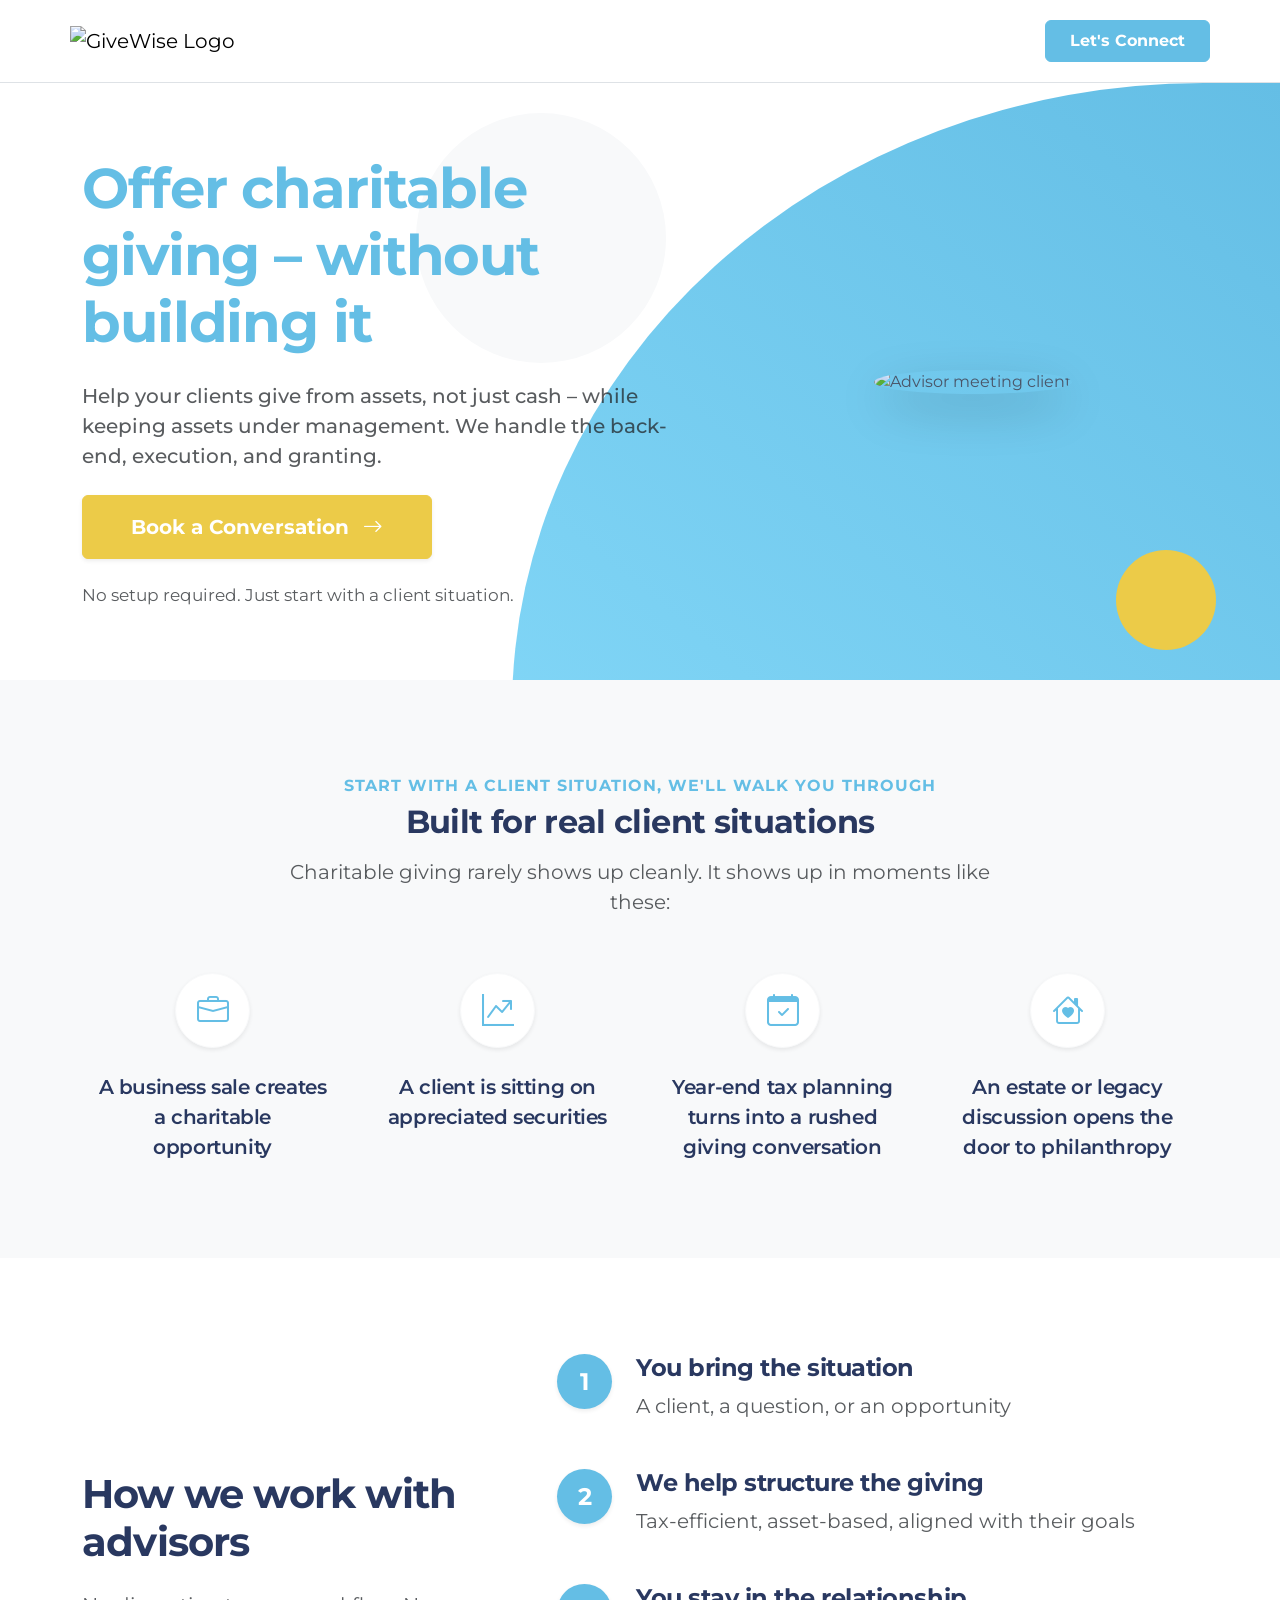
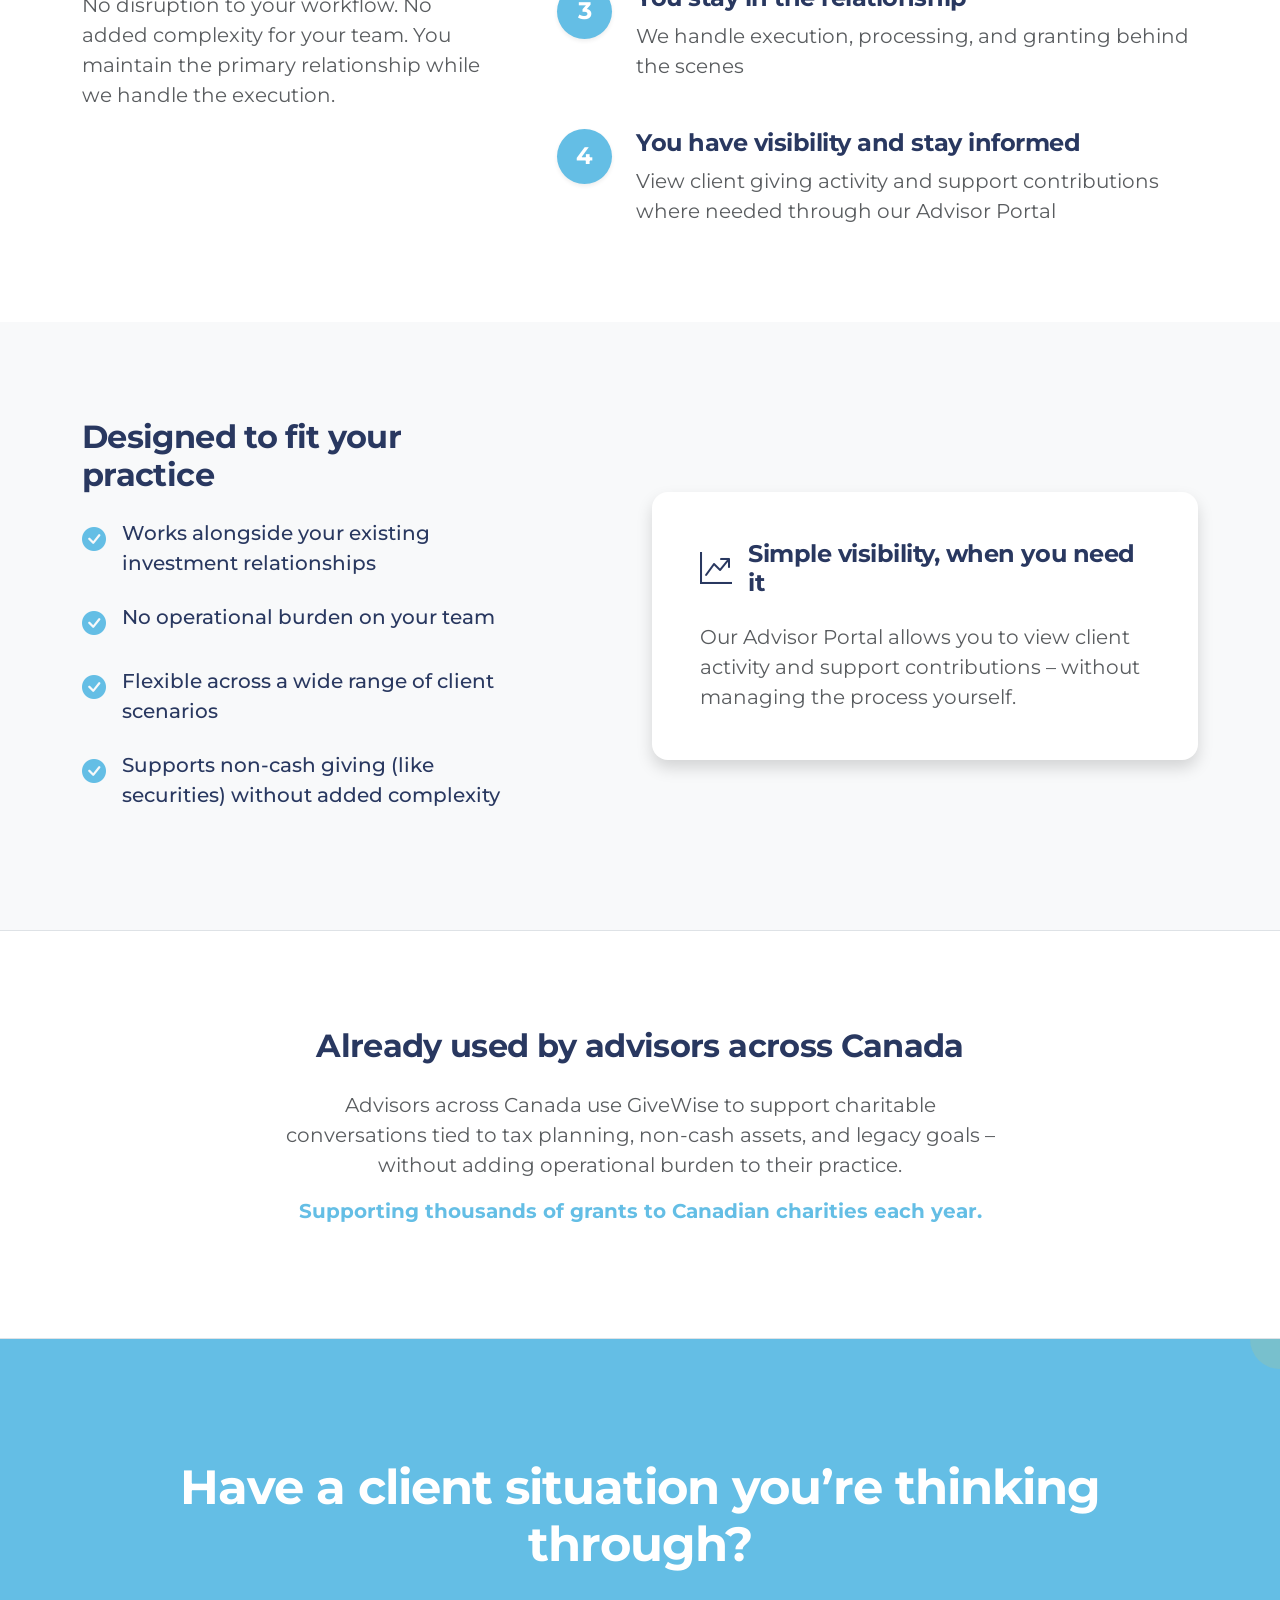
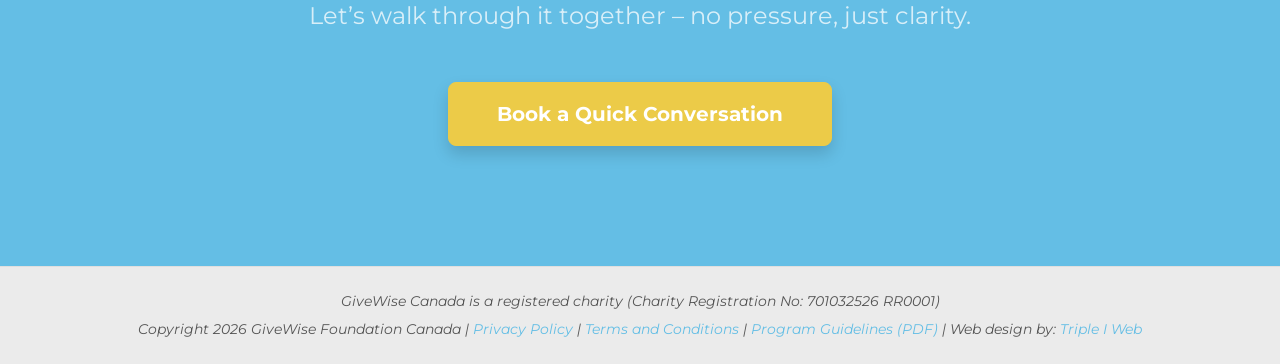
==== index.html @ cf977a0b "Standardize to en dashes and update portal info" ====
<!DOCTYPE html>
<html lang="en">
<head>
    <meta charset="UTF-8">
    <meta name="viewport" content="width=device-width, initial-scale=1.0">
    <title>For Advisors | GiveWise</title>
    
    <!-- GiveWise Fonts -->
    <link rel="preconnect" href="https://fonts.googleapis.com">
    <link rel="preconnect" href="https://fonts.gstatic.com" crossorigin>
    <link href="https://fonts.googleapis.com/css2?family=Montserrat:wght@300;400;500;600;700;800&display=swap" rel="stylesheet">
    
    <!-- Bootstrap (GiveWise Foundation Framework) -->
    <link href="https://cdn.jsdelivr.net/npm/bootstrap@5.3.0/dist/css/bootstrap.min.css" rel="stylesheet">
    <link rel="stylesheet" href="https://cdn.jsdelivr.net/npm/bootstrap-icons@1.11.1/font/bootstrap-icons.css">
    
    <!-- GiveWise Brand Styles -->
    <link rel="stylesheet" href="style.css">
</head>
<body>

    <!-- Header matching GiveWise.ca -->
    <nav class="navbar navbar-expand-lg navbar-light bg-white py-3 border-bottom sticky-top">
        <div class="container container-full gx-0">
            <a class="navbar-brand ms-3 ms-lg-0" href="https://givewise.ca">
                <img src="https://www.givewise.ca/application/files/2516/5315/3088/Give_Wise_Logo_FULL_LOGO-01-01.svg" alt="GiveWise Logo" style="height: 45px;">
            </a>
            <div class="ms-auto px-3 pe-lg-0 d-flex align-items-center">
                <a href="https://meetings.hubspot.com/dan-kyte" target="_blank" class="btn btn-cyan text-white fw-bold px-4 py-2">Let's Connect</a>
            </div>
        </div>
    </nav>

    <main>
        <!-- 🔹 HERO -->
        <section class="hero-section py-5 position-relative overflow-hidden bg-white">
            <!-- Background Swoops and Circles -->
            <div class="swoop-bg"></div>
            <div class="circle-grey"></div>
            <div class="circle-yellow"></div>
            
            <div class="container py-4 position-relative" style="z-index: 2;">
                <div class="row align-items-center">
                    <div class="col-lg-7 pe-lg-5 mb-5 mb-lg-0">
                        <h1 class="display-4 fw-bold mb-4 text-cyan">Offer charitable giving – without building it</h1>
                        <p class="lead mb-4 text-muted fw-medium" style="font-size: 1.25rem;">Help your clients give from assets, not just cash – while keeping assets under management. We handle the back-end, execution, and granting.</p>
                        <div class="d-flex flex-column align-items-start mt-4">
                            <a href="https://meetings.hubspot.com/dan-kyte" target="_blank" class="btn btn-gold btn-lg px-5 py-3 text-white fw-bold mb-3 shadow-sm rounded-2">
                                Book a Conversation <i class="bi bi-arrow-right ms-2"></i>
                            </a>
                            <!-- Using standard Bootstrap text utilities for the micro-copy -->
                            <p class="m-0 mt-2 text-muted" style="font-size: 1.05rem;">No setup required. Just start with a client situation.</p>
                        </div>
                    </div>
                    <div class="col-lg-5 text-center position-relative">
                        <img src="https://images.unsplash.com/photo-1600880292203-757bb62b4baf?ixlib=rb-4.0.3&auto=format&fit=crop&w=1000&q=80" alt="Advisor meeting client" class="img-fluid rounded-circle shadow-lg" style="object-fit: cover; height: 350px; width: 350px; border: 8px solid var(--gw-white); position: relative; z-index: 3;">
                    </div>
                </div>
            </div>
        </section>

        <!-- 🔹 SECTION 2: Make it about their world -->
        <section class="py-5 bg-light">
            <div class="container py-5">
                <div class="row justify-content-center">
                    <div class="col-lg-8 text-center">
                        <h6 class="text-cyan fw-bold text-uppercase mb-2" style="letter-spacing: 1px;">Start with a client situation, we'll walk you through</h6>
                        <h2 class="fw-bold text-navy mb-3">Built for real client situations</h2>
                        <p class="fs-5 text-muted mb-5">Charitable giving rarely shows up cleanly. It shows up in moments like these:</p>
                    </div>
                </div>
                <div class="row pt-2 text-center g-4 justify-content-center">
                    <div class="col-sm-6 col-xl-3">
                        <div class="px-3">
                            <div class="bg-white text-cyan rounded-circle d-flex align-items-center justify-content-center mx-auto mb-4 shadow-sm border border-light" style="width: 75px; height: 75px;">
                                <i class="bi bi-briefcase fs-2"></i>
                            </div>
                            <h5 class="m-0 text-navy fw-semibold" style="line-height: 1.5;">A business sale creates a charitable opportunity</h5>
                        </div>
                    </div>
                    <div class="col-sm-6 col-xl-3">
                        <div class="px-3">
                            <div class="bg-white text-cyan rounded-circle d-flex align-items-center justify-content-center mx-auto mb-4 shadow-sm border border-light" style="width: 75px; height: 75px;">
                                <i class="bi bi-graph-up-arrow fs-2"></i>
                            </div>
                            <h5 class="m-0 text-navy fw-semibold" style="line-height: 1.5;">A client is sitting on appreciated securities</h5>
                        </div>
                    </div>
                    <div class="col-sm-6 col-xl-3">
                        <div class="px-3">
                            <div class="bg-white text-cyan rounded-circle d-flex align-items-center justify-content-center mx-auto mb-4 shadow-sm border border-light" style="width: 75px; height: 75px;">
                                <i class="bi bi-calendar-check fs-2"></i>
                            </div>
                            <h5 class="m-0 text-navy fw-semibold" style="line-height: 1.5;">Year-end tax planning turns into a rushed giving conversation</h5>
                        </div>
                    </div>
                    <div class="col-sm-6 col-xl-3">
                        <div class="px-3">
                            <div class="bg-white text-cyan rounded-circle d-flex align-items-center justify-content-center mx-auto mb-4 shadow-sm border border-light" style="width: 75px; height: 75px;">
                                <i class="bi bi-house-heart fs-2"></i>
                            </div>
                            <h5 class="m-0 text-navy fw-semibold" style="line-height: 1.5;">An estate or legacy discussion opens the door to philanthropy</h5>
                        </div>
                    </div>
                </div>
            </div>
        </section>

        <!-- 🔹 SECTION 3: How it works -->
        <section class="py-5 bg-white">
            <div class="container py-lg-5">
                <div class="row align-items-center">
                    <div class="col-lg-5 pe-lg-5 mb-5 mb-lg-0">
                        <h2 class="display-6 fw-bold text-navy mb-4">How we work with advisors</h2>
                        <p class="fs-5 text-muted mb-0">No disruption to your workflow. No added complexity for your team. You maintain the primary relationship while we handle the execution.</p>
                    </div>
                    
                    <div class="col-lg-7">
                        <div class="d-flex align-items-start mb-5">
                            <div class="step-circle bg-cyan text-white flex-shrink-0 fs-4 fw-bold me-4 d-flex align-items-center justify-content-center shadow-sm" style="width: 55px; height: 55px;">1</div>
                            <div>
                                <h4 class="text-navy fw-bold mb-2">You bring the situation</h4>
                                <p class="text-muted fs-5 m-0">A client, a question, or an opportunity</p>
                            </div>
                        </div>
                        <div class="d-flex align-items-start mb-5">
                            <div class="step-circle bg-cyan text-white flex-shrink-0 fs-4 fw-bold me-4 d-flex align-items-center justify-content-center shadow-sm" style="width: 55px; height: 55px;">2</div>
                            <div>
                                <h4 class="text-navy fw-bold mb-2">We help structure the giving</h4>
                                <p class="text-muted fs-5 m-0">Tax-efficient, asset-based, aligned with their goals</p>
                            </div>
                        </div>
                        <div class="d-flex align-items-start mb-5">
                            <div class="step-circle bg-cyan text-white flex-shrink-0 fs-4 fw-bold me-4 d-flex align-items-center justify-content-center shadow-sm" style="width: 55px; height: 55px;">3</div>
                            <div>
                                <h4 class="text-navy fw-bold mb-2">You stay in the relationship</h4>
                                <p class="text-muted fs-5 m-0">We handle execution, processing, and granting behind the scenes</p>
                            </div>
                        </div>
                        <div class="d-flex align-items-start">
                            <div class="step-circle bg-cyan text-white flex-shrink-0 fs-4 fw-bold me-4 d-flex align-items-center justify-content-center shadow-sm" style="width: 55px; height: 55px;">4</div>
                            <div>
                                <h4 class="text-navy fw-bold mb-2">You have visibility and stay informed</h4>
                                <p class="text-muted fs-5 m-0">View client giving activity and support contributions where needed through our Advisor Portal</p>
                            </div>
                        </div>
                    </div>
                </div>
            </div>
        </section>

        <!-- 🔹 SECTION 4: Reassurance -->
        <section class="py-5 bg-light">
            <div class="container py-5">
                <div class="row align-items-center">
                    <div class="col-lg-5 mb-5 mb-lg-0">
                        <h2 class="fw-bold text-navy mb-4">Designed to fit your practice</h2>
                        <ul class="list-unstyled">
                            <li class="d-flex align-items-start mb-4">
                                <i class="bi bi-check-circle-fill text-cyan fs-4 me-3 mt-1"></i>
                                <span class="fs-5 text-navy fw-medium">Works alongside your existing investment relationships</span>
                            </li>
                            <li class="d-flex align-items-start mb-4">
                                <i class="bi bi-check-circle-fill text-cyan fs-4 me-3 mt-1"></i>
                                <span class="fs-5 text-navy fw-medium">No operational burden on your team</span>
                            </li>
                            <li class="d-flex align-items-start mb-4">
                                <i class="bi bi-check-circle-fill text-cyan fs-4 me-3 mt-1"></i>
                                <span class="fs-5 text-navy fw-medium">Flexible across a wide range of client scenarios</span>
                            </li>
                            <li class="d-flex align-items-start mb-4">
                                <i class="bi bi-check-circle-fill text-cyan fs-4 me-3 mt-1"></i>
                                <span class="fs-5 text-navy fw-medium">Supports non-cash giving (like securities) without added complexity</span>
                            </li>
                        </ul>
                    </div>
                    <div class="col-lg-6 offset-lg-1">
                        <div class="bg-white p-5 rounded-4 shadow">
                            <div class="d-flex align-items-center mb-4">
                                <i class="bi bi-graph-up-arrow fs-2 text-navy me-3"></i>
                                <h4 class="text-navy m-0 fw-bold">Simple visibility, when you need it</h4>
                            </div>
                            <p class="fs-5 text-muted mb-0">Our Advisor Portal allows you to view client activity and support contributions – without managing the process yourself.</p>
                        </div>
                    </div>
                </div>
            </div>
        </section>

        <!-- 🔹 SECTION 5: Soft proof -->
        <section class="py-5 border-bottom border-top">
            <div class="container py-5 text-center">
                <h2 class="fw-bold text-navy mb-4">Already used by advisors across Canada</h2>
                <div class="row justify-content-center">
                    <div class="col-lg-8">
                        <p class="fs-5 text-muted mb-3">Advisors across Canada use GiveWise to support charitable conversations tied to tax planning, non-cash assets, and legacy goals – without adding operational burden to their practice.</p>
                        <p class="text-cyan fw-bold fs-5">Supporting thousands of grants to Canadian charities each year.</p>
                    </div>
                </div>
            </div>
        </section>

        <!-- 🔹 FINAL CTA -->
        <section id="book" class="py-5 bg-cyan text-white text-center position-relative overflow-hidden">
            <div class="circle-yellow" style="opacity: 0.15; top: -50px; right: -50px; transform: scale(0.6);"></div>
            <div class="container py-5 my-md-4 position-relative" style="z-index: 2;">
                <h2 class="display-5 fw-bold mb-4 text-white">Have a client situation you’re thinking through?</h2>
                <p class="fs-4 mb-5 text-white opacity-75">Let’s walk through it together – no pressure, just clarity.</p>
                <a href="https://meetings.hubspot.com/dan-kyte" target="_blank" class="btn btn-gold btn-lg px-5 py-3 text-white fw-bold shadow">
                    Book a Quick Conversation
                </a>
            </div>
        </section>
    </main>

    <!-- Footer matching GiveWise Structure -->
    <footer class="py-4" style="background-color: #EBEBEB; border-top: 1px solid #DFDFDF;">
        <div class="container text-center">
            <p class="mb-2" style="color: #555555; font-size: 0.85rem; font-style: italic;">
                GiveWise Canada is a registered charity (Charity Registration No: 701032526 RR0001)
            </p>
            <p class="mb-0" style="color: #555555; font-size: 0.85rem; font-style: italic;">
                Copyright 2026 GiveWise Foundation Canada | 
                <a href="https://www.givewise.ca/privacy-policy" class="text-cyan text-decoration-none border-0">Privacy Policy</a> | 
                <a href="https://givewise.ca/eula" class="text-cyan text-decoration-none border-0">Terms and Conditions</a> | 
                <a href="#" class="text-cyan text-decoration-none border-0">Program Guidelines (PDF)</a> | 
                Web design by: <a href="https://www.tripleiwebsolutions.com/" target="_blank" class="text-cyan text-decoration-none border-0">Triple I Web</a>
            </p>
        </div>
    </footer>

</body>
</html>
---- style.css ----
/* GiveWise Specific Styling & Overrides (Bootstrap Utility-First approach) */

:root {
    --gw-cyan: #64bee5;       /* GiveWise Cyan */
    --gw-cyan-dark: #4ca7cc;
    --gw-navy: #293860;       /* GiveWise Navy */
    --gw-gold: #eccb48;       /* GiveWise Yellow */
    --gw-coral: #e67453;      /* GiveWise Coral */
    --gw-bg-accent: #ede4e4;  /* GiveWise Light Pink/Grey */
}

body {
    font-family: 'Montserrat', sans-serif;
    color: #4A5568;
    -webkit-font-smoothing: antialiased;
}

h1, h2, h3, h4, h5, h6 {
    font-family: 'Montserrat', sans-serif;
    letter-spacing: -0.02em;
}

/* Custom Color Classes */
.text-navy {
    color: var(--gw-navy) !important;
}

.bg-navy {
    background-color: var(--gw-navy) !important;
}

.text-cyan {
    color: var(--gw-cyan) !important;
}

.bg-cyan {
    background-color: var(--gw-cyan) !important;
}

.border-cyan {
    border-color: var(--gw-cyan) !important;
}

/* Custom Buttons */
.btn-cyan {
    background-color: var(--gw-cyan);
    border-color: var(--gw-cyan);
    color: #fff;
}

.btn-cyan:hover, .btn-cyan:focus {
    background-color: var(--gw-cyan-dark) !important;
    border-color: var(--gw-cyan-dark) !important;
    color: #fff !important;
}

.btn-outline-navy {
    color: var(--gw-navy);
    border-color: transparent;
}
.btn-outline-navy:hover {
    color: var(--gw-cyan) !important;
    background-color: transparent;
}

/* UI Elements */
.step-circle {
    width: 65px;
    height: 65px;
    border-radius: 50%;
}

.card {
    transition: transform 0.3s ease, box-shadow 0.3s ease;
}

/* Make GiveWise logo match existing branding size bounds */
.navbar-brand img {
    margin-top: 5px;
    margin-bottom: 5px;
}

/* -------------------------------------------
   New Hero Swoop Elements & Gold Button Customizations 
   ------------------------------------------- */

.btn-gold {
    background-color: var(--gw-gold) !important;
    border-color: var(--gw-gold) !important;
    color: #fff !important;
}

.btn-gold:hover, .btn-gold:focus {
    background-color: #d8b736 !important;
    border-color: #d8b736 !important;
    color: #fff !important;
}

.hero-section {
    display: flex;
    align-items: center;
}

/* Base Swoop background */
.swoop-bg {
    position: absolute;
    bottom: -30px;
    right: 0;
    width: 60%;
    height: 105%;
    /* Using a linear gradient blending into the light blue giving that native swoop look */
    background: linear-gradient(to top right, #80d5f6 0%, var(--gw-cyan) 100%);
    border-top-left-radius: 90% 100%;
    z-index: 1;
}

.circle-grey {
    position: absolute;
    top: 5%;
    right: 48%;
    width: 250px;
    height: 250px;
    background-color: #F8F9FA;
    border-radius: 50%;
    z-index: 1;
}

.circle-yellow {
    position: absolute;
    bottom: 5%;
    right: 5%;
    width: 100px;
    height: 100px;
    background-color: var(--gw-gold);
    border-radius: 50%;
    z-index: 1;
}

/* Ensure the hero container sits strictly above the background graphics */
.hero-section .container {
    z-index: 4 !important;
}
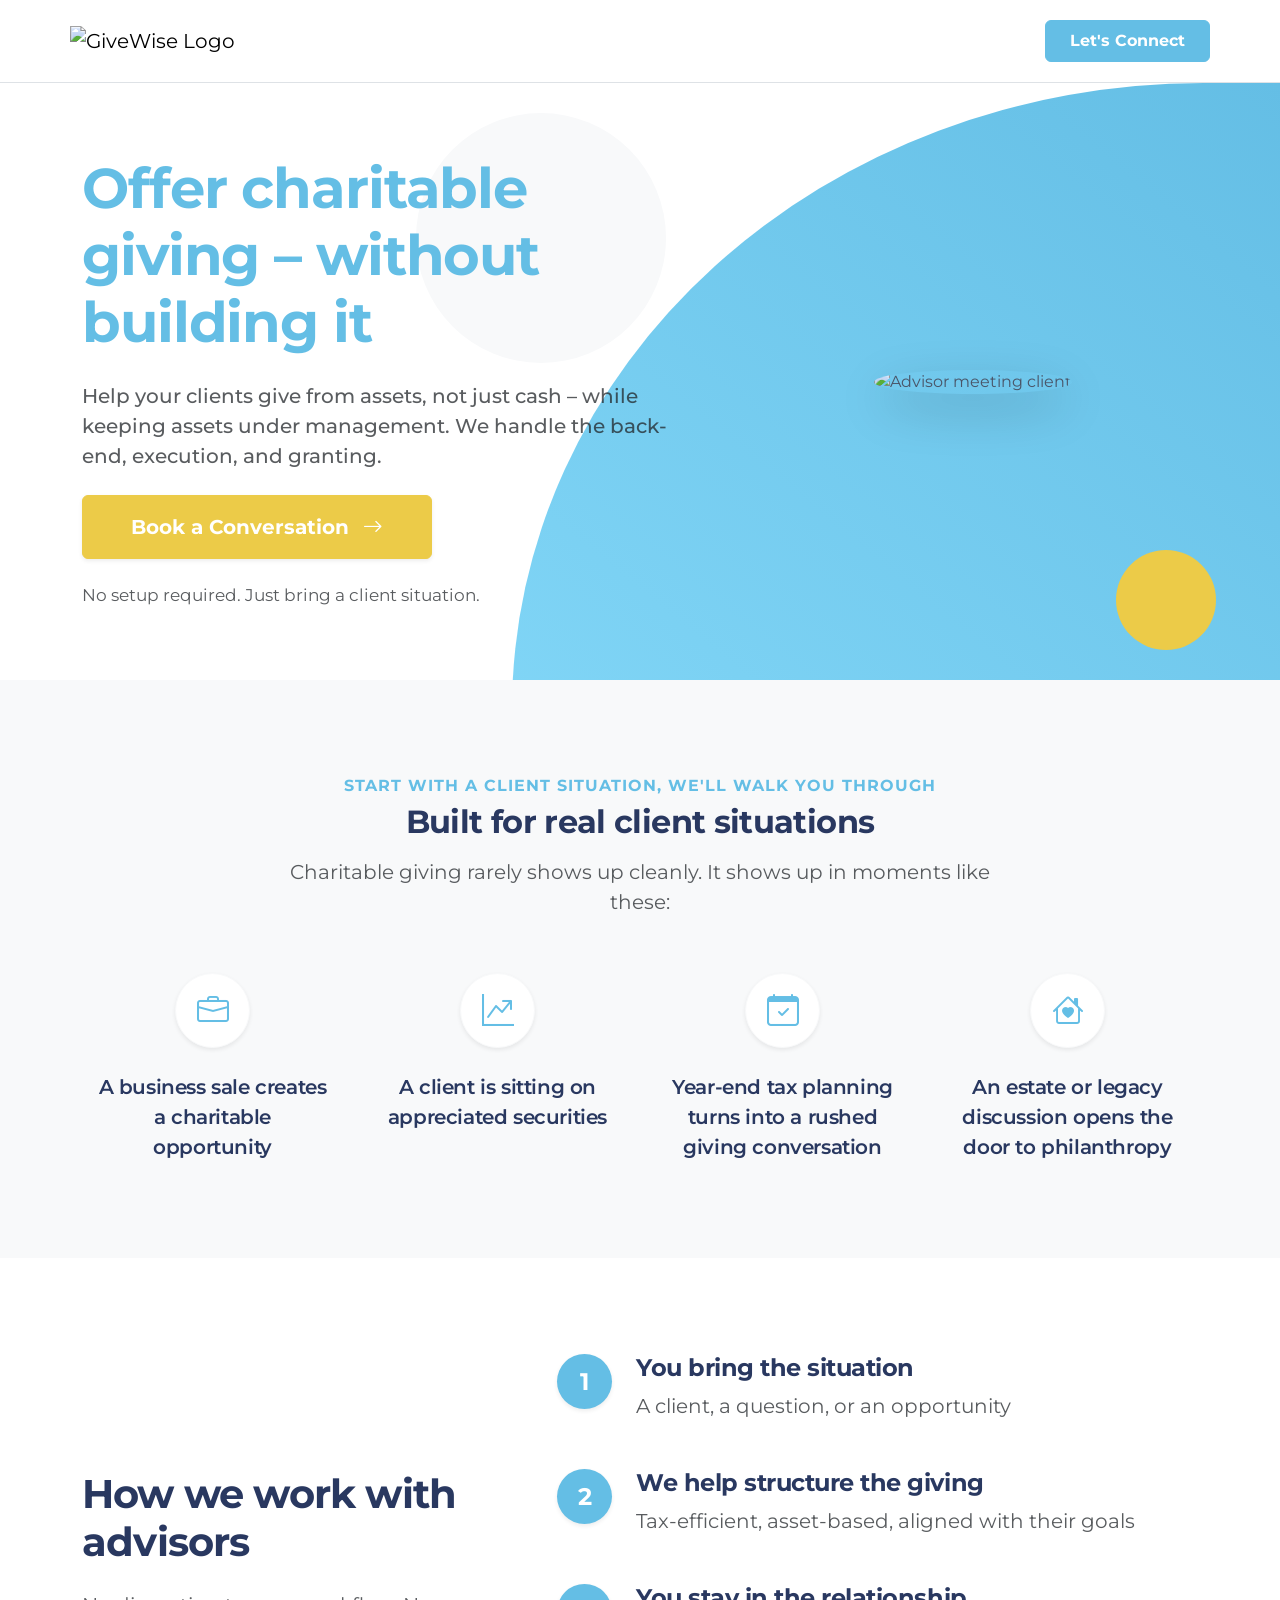
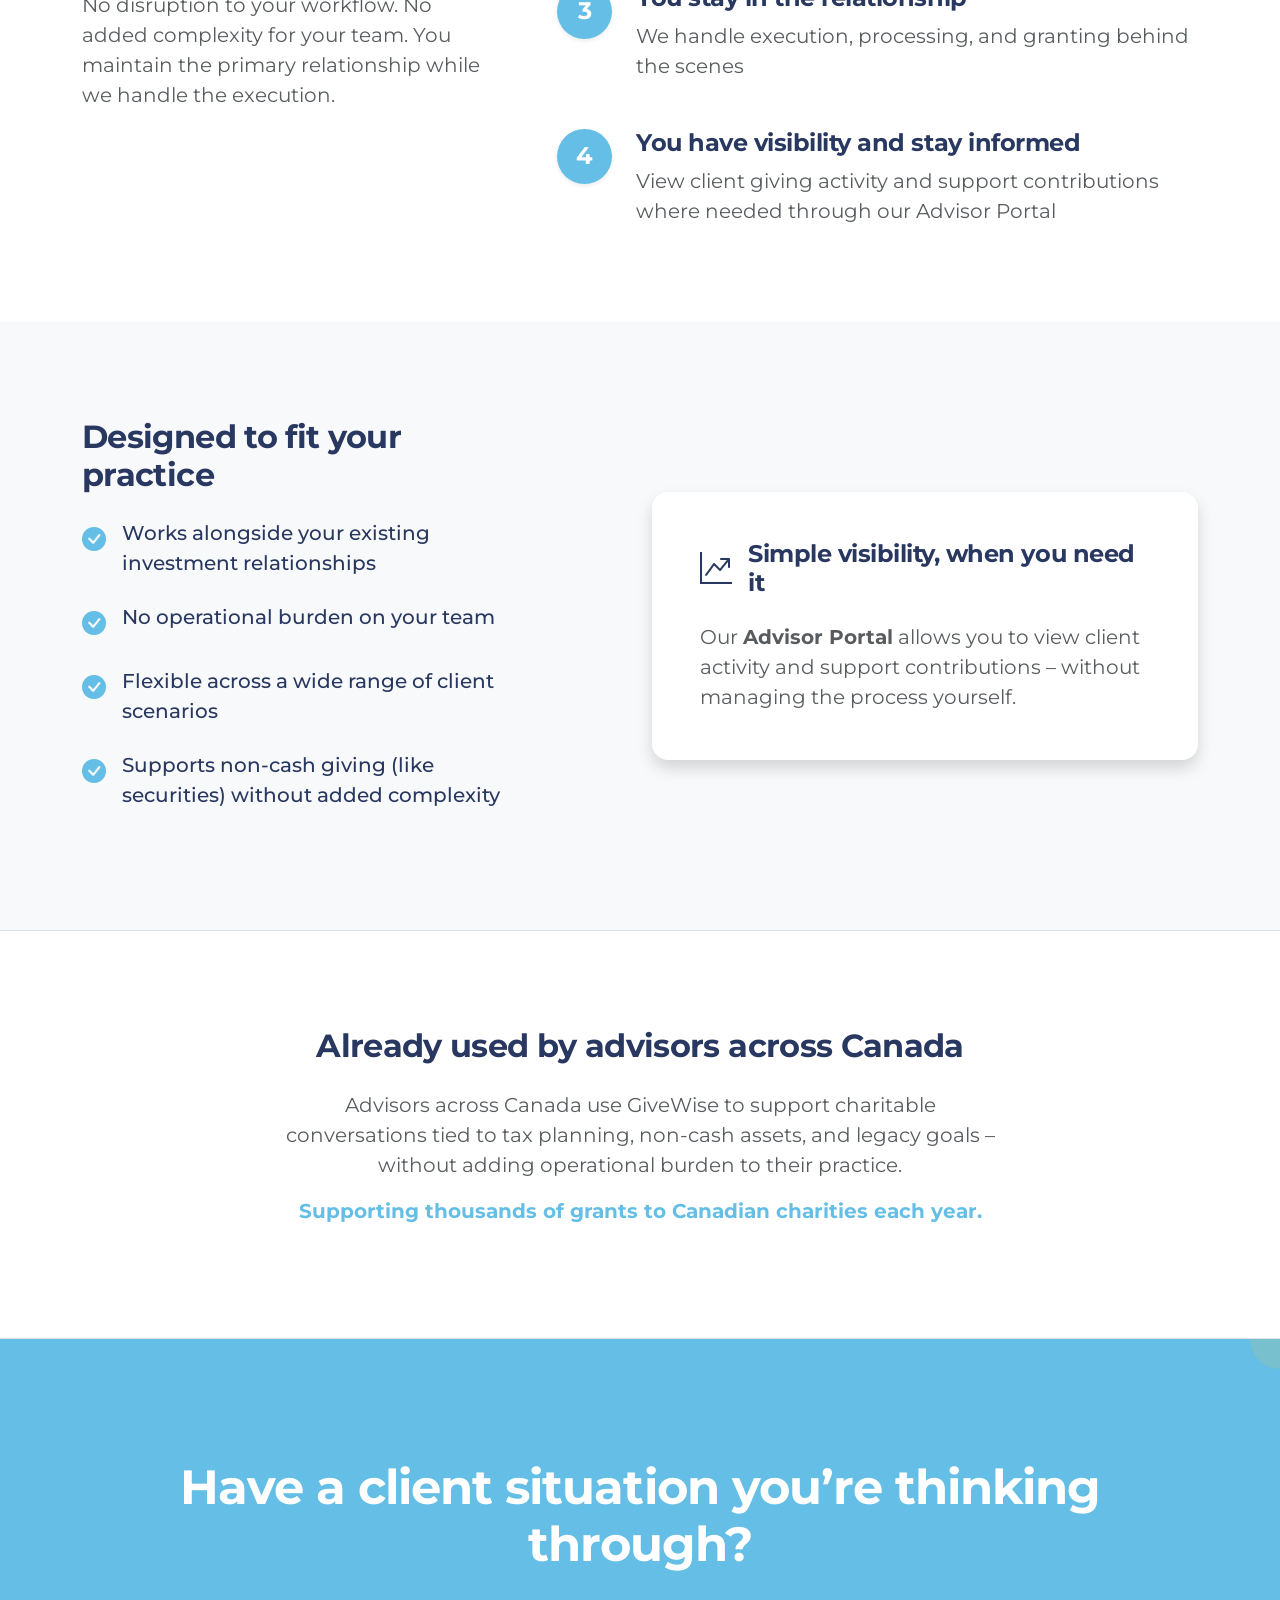
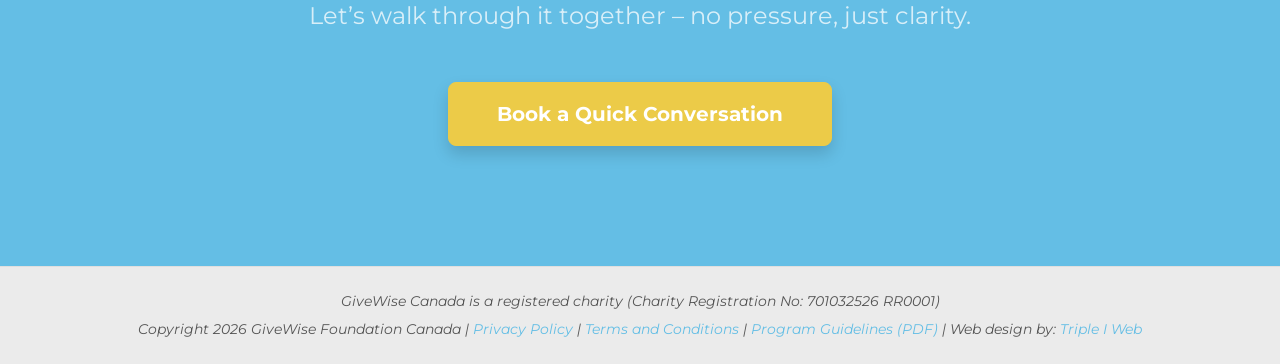
==== commit 5fd65b02: "Update hero micro-copy to 'Just bring a client situation'" ====
--- a/index.html
+++ b/index.html
@@ -49,7 +49,7 @@
                                 Book a Conversation <i class="bi bi-arrow-right ms-2"></i>
                             </a>
                             <!-- Using standard Bootstrap text utilities for the micro-copy -->
-                            <p class="m-0 mt-2 text-muted" style="font-size: 1.05rem;">No setup required. Just start with a client situation.</p>
+                            <p class="m-0 mt-2 text-muted" style="font-size: 1.05rem;">No setup required. Just bring a client situation.</p>
                         </div>
                     </div>
                     <div class="col-lg-5 text-center position-relative">
@@ -180,7 +180,7 @@
                                 <i class="bi bi-graph-up-arrow fs-2 text-navy me-3"></i>
                                 <h4 class="text-navy m-0 fw-bold">Simple visibility, when you need it</h4>
                             </div>
-                            <p class="fs-5 text-muted mb-0">Our Advisor Portal allows you to view client activity and support contributions – without managing the process yourself.</p>
+                            <p class="fs-5 text-muted mb-0">Our <strong>Advisor Portal</strong> allows you to view client activity and support contributions – without managing the process yourself.</p>
                         </div>
                     </div>
                 </div>
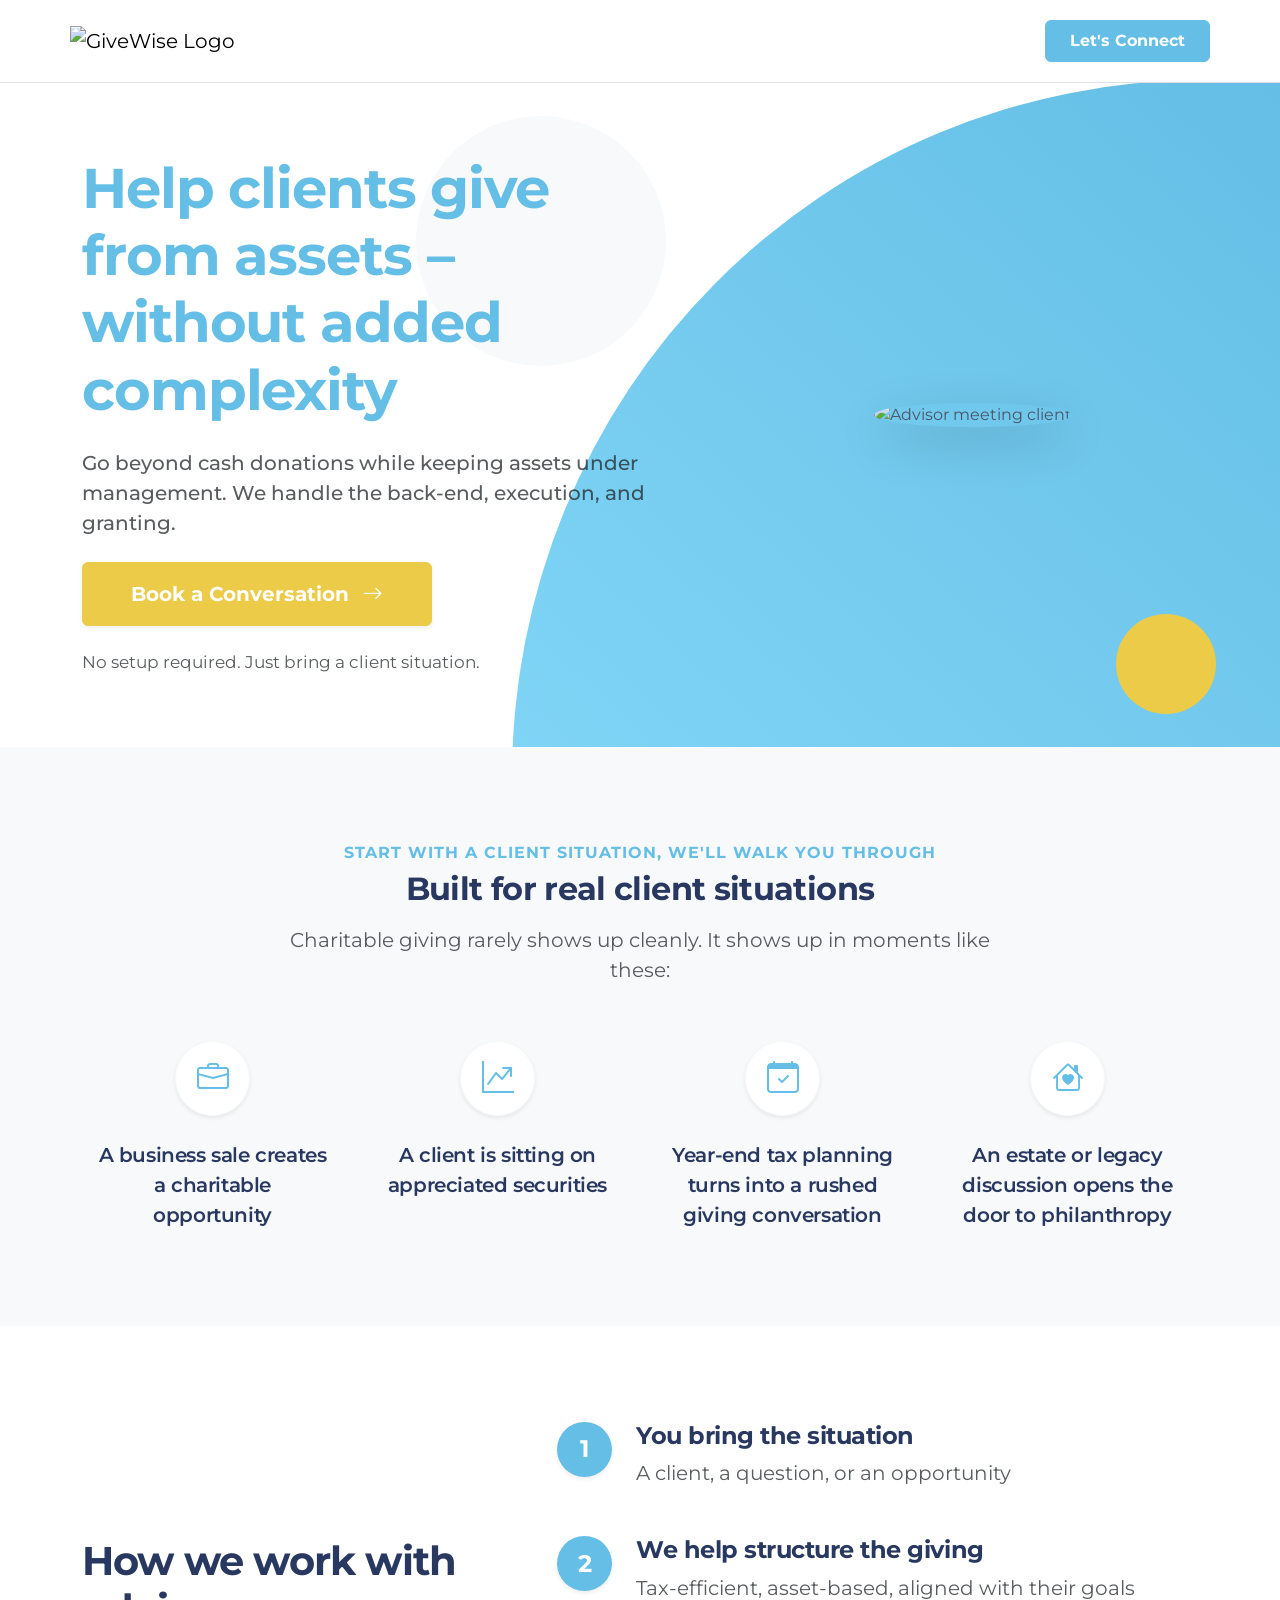
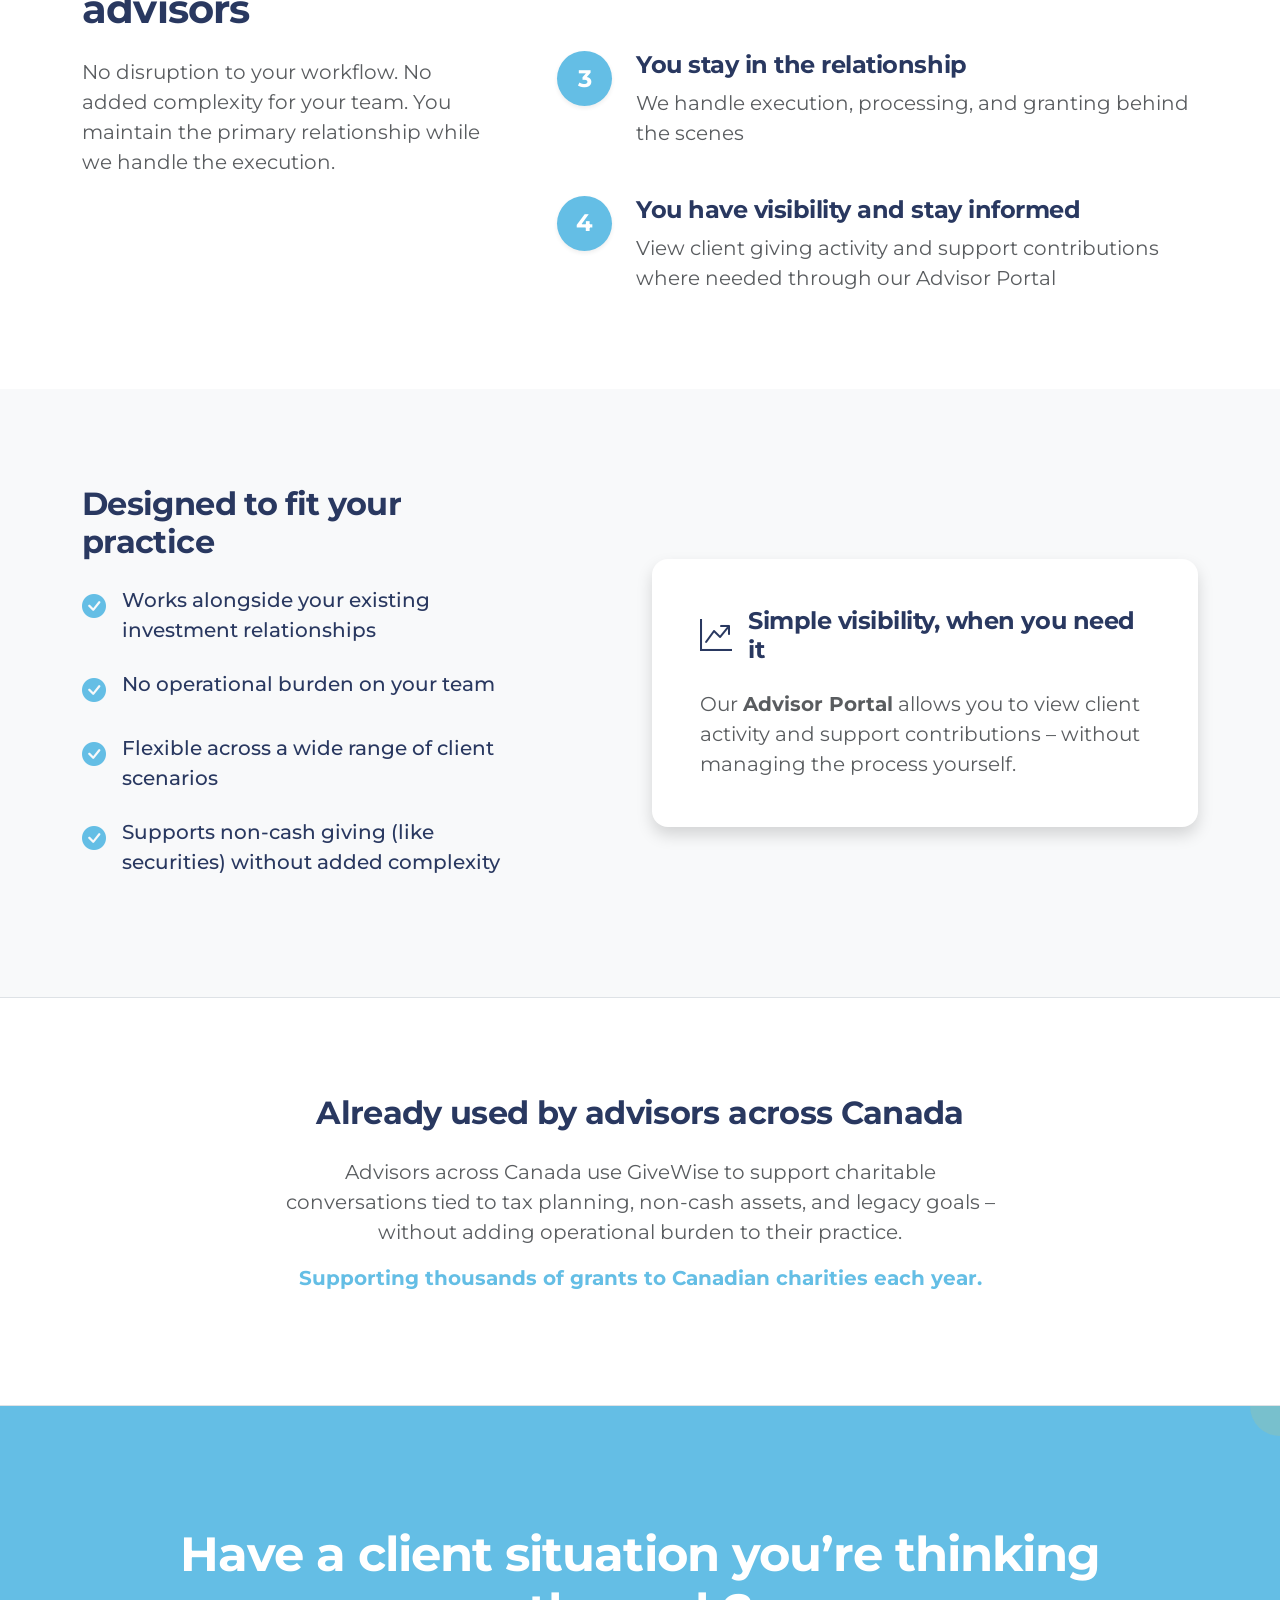
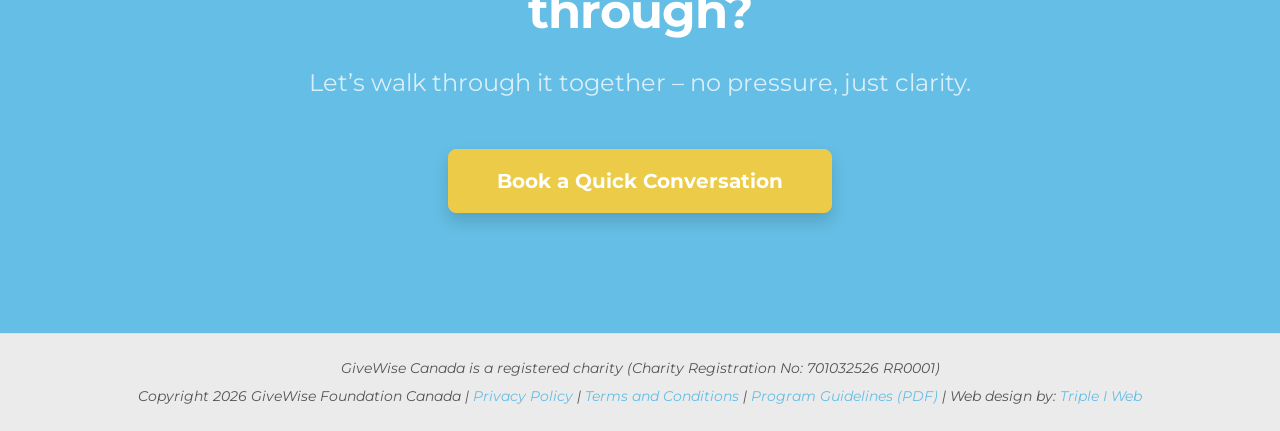
==== commit 64917fde: "Update H1 text and revise subheader for flow" ====
--- a/index.html
+++ b/index.html
@@ -42,8 +42,8 @@
             <div class="container py-4 position-relative" style="z-index: 2;">
                 <div class="row align-items-center">
                     <div class="col-lg-7 pe-lg-5 mb-5 mb-lg-0">
-                        <h1 class="display-4 fw-bold mb-4 text-cyan">Offer charitable giving – without building it</h1>
-                        <p class="lead mb-4 text-muted fw-medium" style="font-size: 1.25rem;">Help your clients give from assets, not just cash – while keeping assets under management. We handle the back-end, execution, and granting.</p>
+                        <h1 class="display-4 fw-bold mb-4 text-cyan">Help clients give from assets – without added complexity</h1>
+                        <p class="lead mb-4 text-muted fw-medium" style="font-size: 1.25rem;">Go beyond cash donations while keeping assets under management. We handle the back-end, execution, and granting.</p>
                         <div class="d-flex flex-column align-items-start mt-4">
                             <a href="https://meetings.hubspot.com/dan-kyte" target="_blank" class="btn btn-gold btn-lg px-5 py-3 text-white fw-bold mb-3 shadow-sm rounded-2">
                                 Book a Conversation <i class="bi bi-arrow-right ms-2"></i>
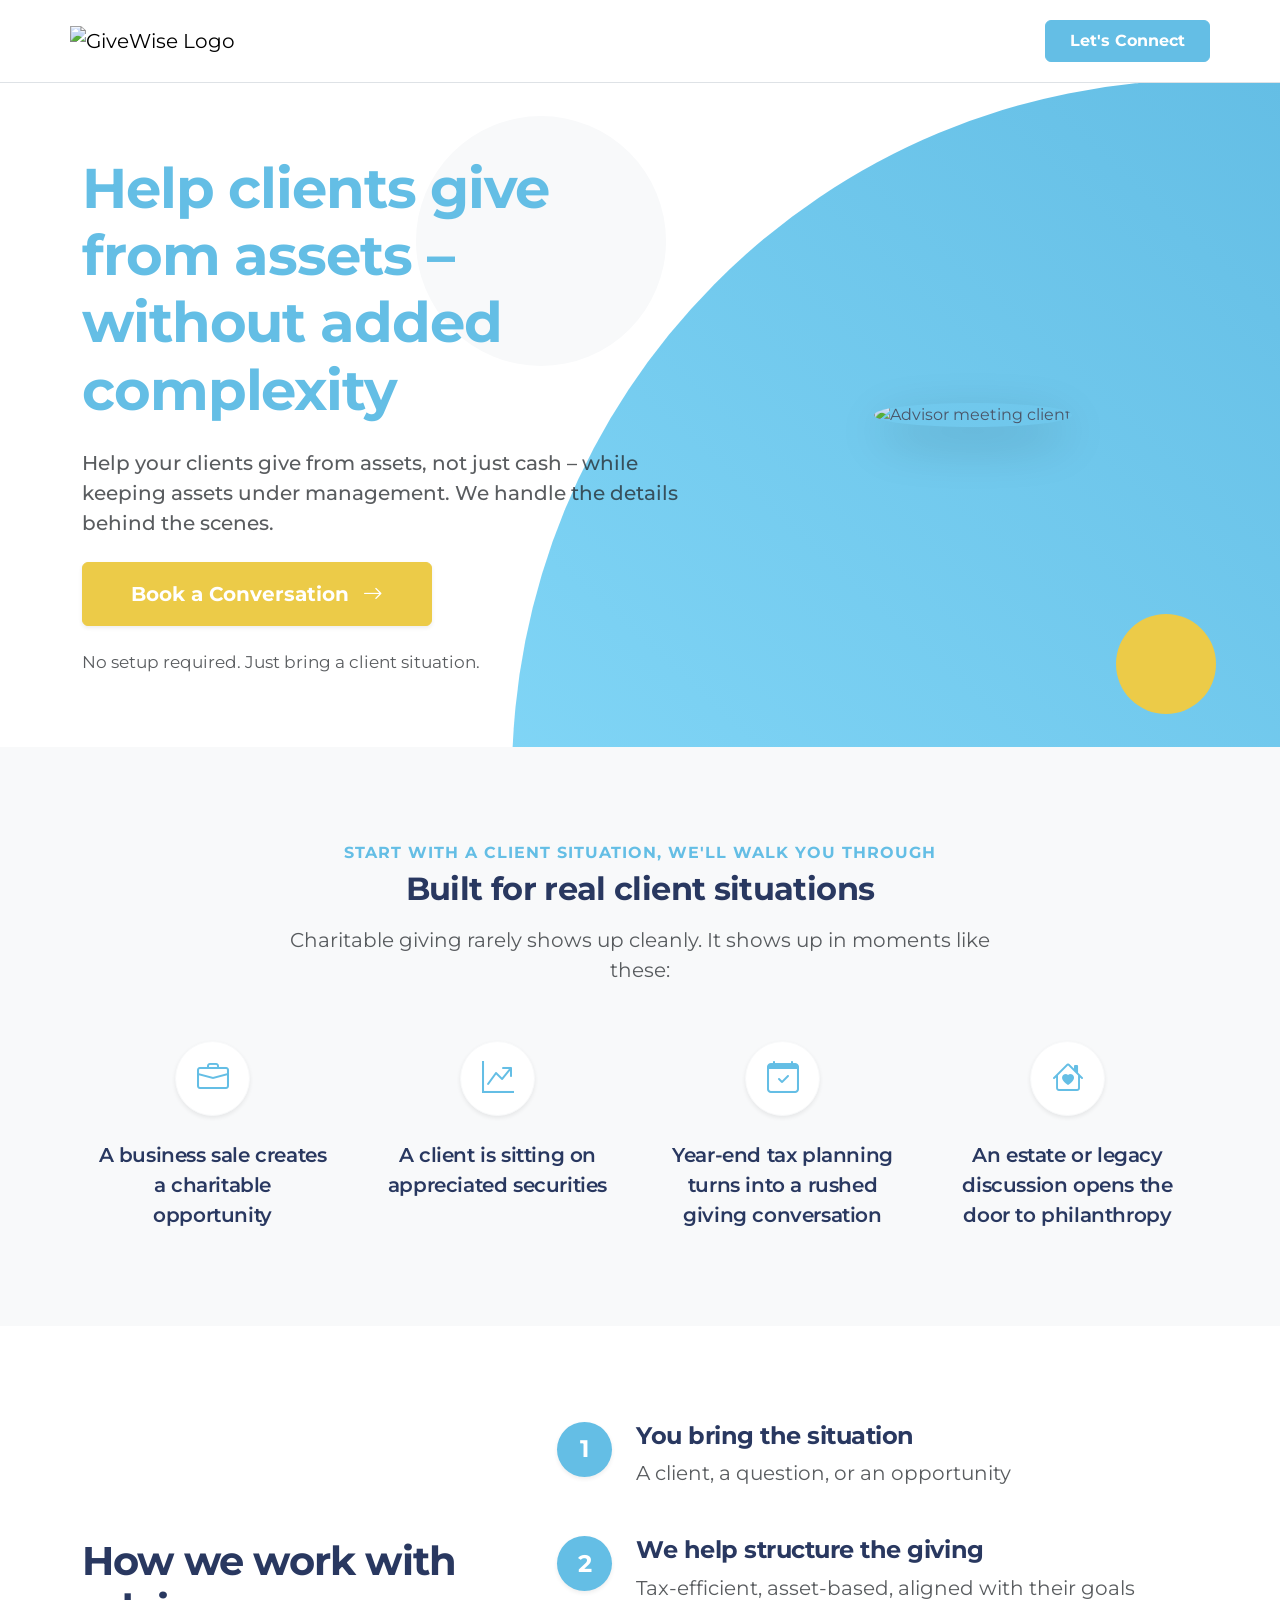
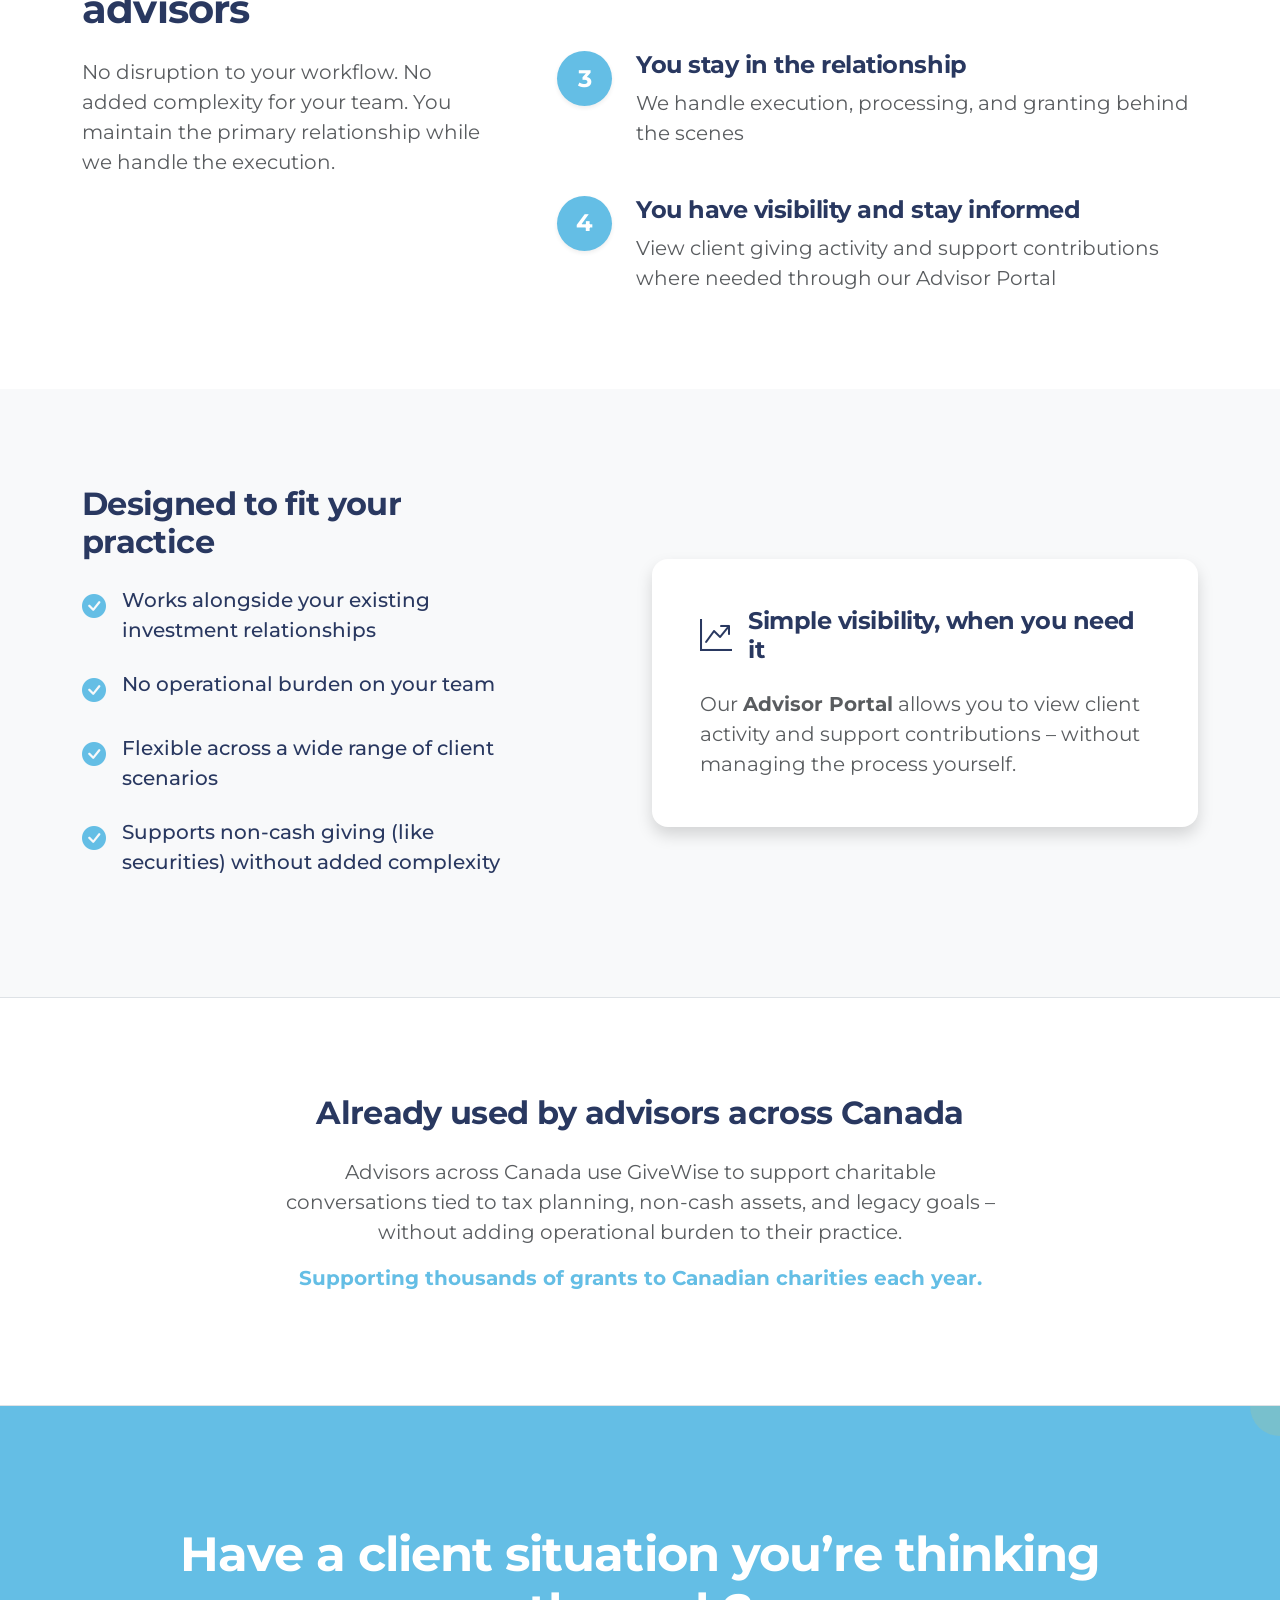
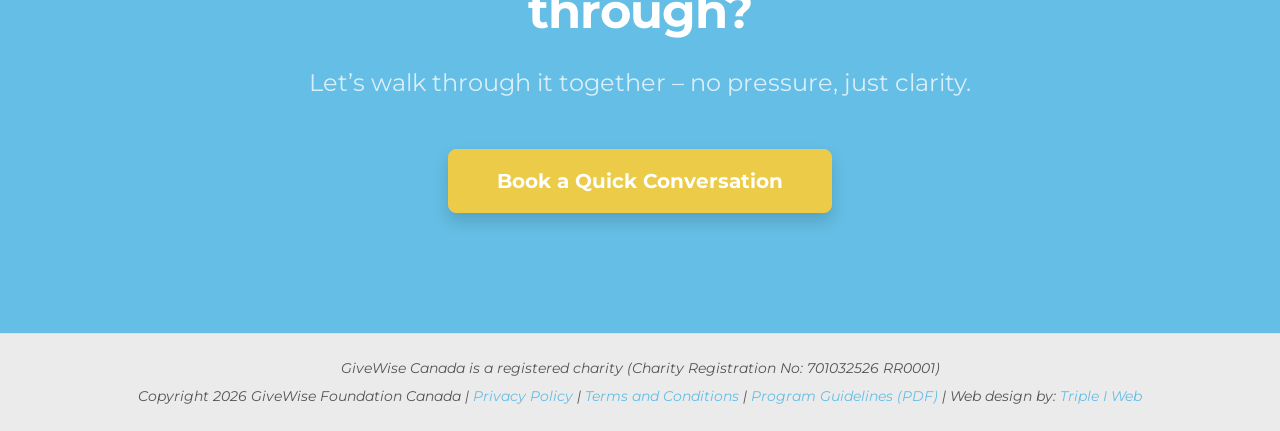
==== commit 4a10814e: "Update hero subheadline exact copy" ====
--- a/index.html
+++ b/index.html
@@ -43,7 +43,7 @@
                 <div class="row align-items-center">
                     <div class="col-lg-7 pe-lg-5 mb-5 mb-lg-0">
                         <h1 class="display-4 fw-bold mb-4 text-cyan">Help clients give from assets – without added complexity</h1>
-                        <p class="lead mb-4 text-muted fw-medium" style="font-size: 1.25rem;">Go beyond cash donations while keeping assets under management. We handle the back-end, execution, and granting.</p>
+                        <p class="lead mb-4 text-muted fw-medium" style="font-size: 1.25rem;">Help your clients give from assets, not just cash – while keeping assets under management. We handle the details behind the scenes.</p>
                         <div class="d-flex flex-column align-items-start mt-4">
                             <a href="https://meetings.hubspot.com/dan-kyte" target="_blank" class="btn btn-gold btn-lg px-5 py-3 text-white fw-bold mb-3 shadow-sm rounded-2">
                                 Book a Conversation <i class="bi bi-arrow-right ms-2"></i>
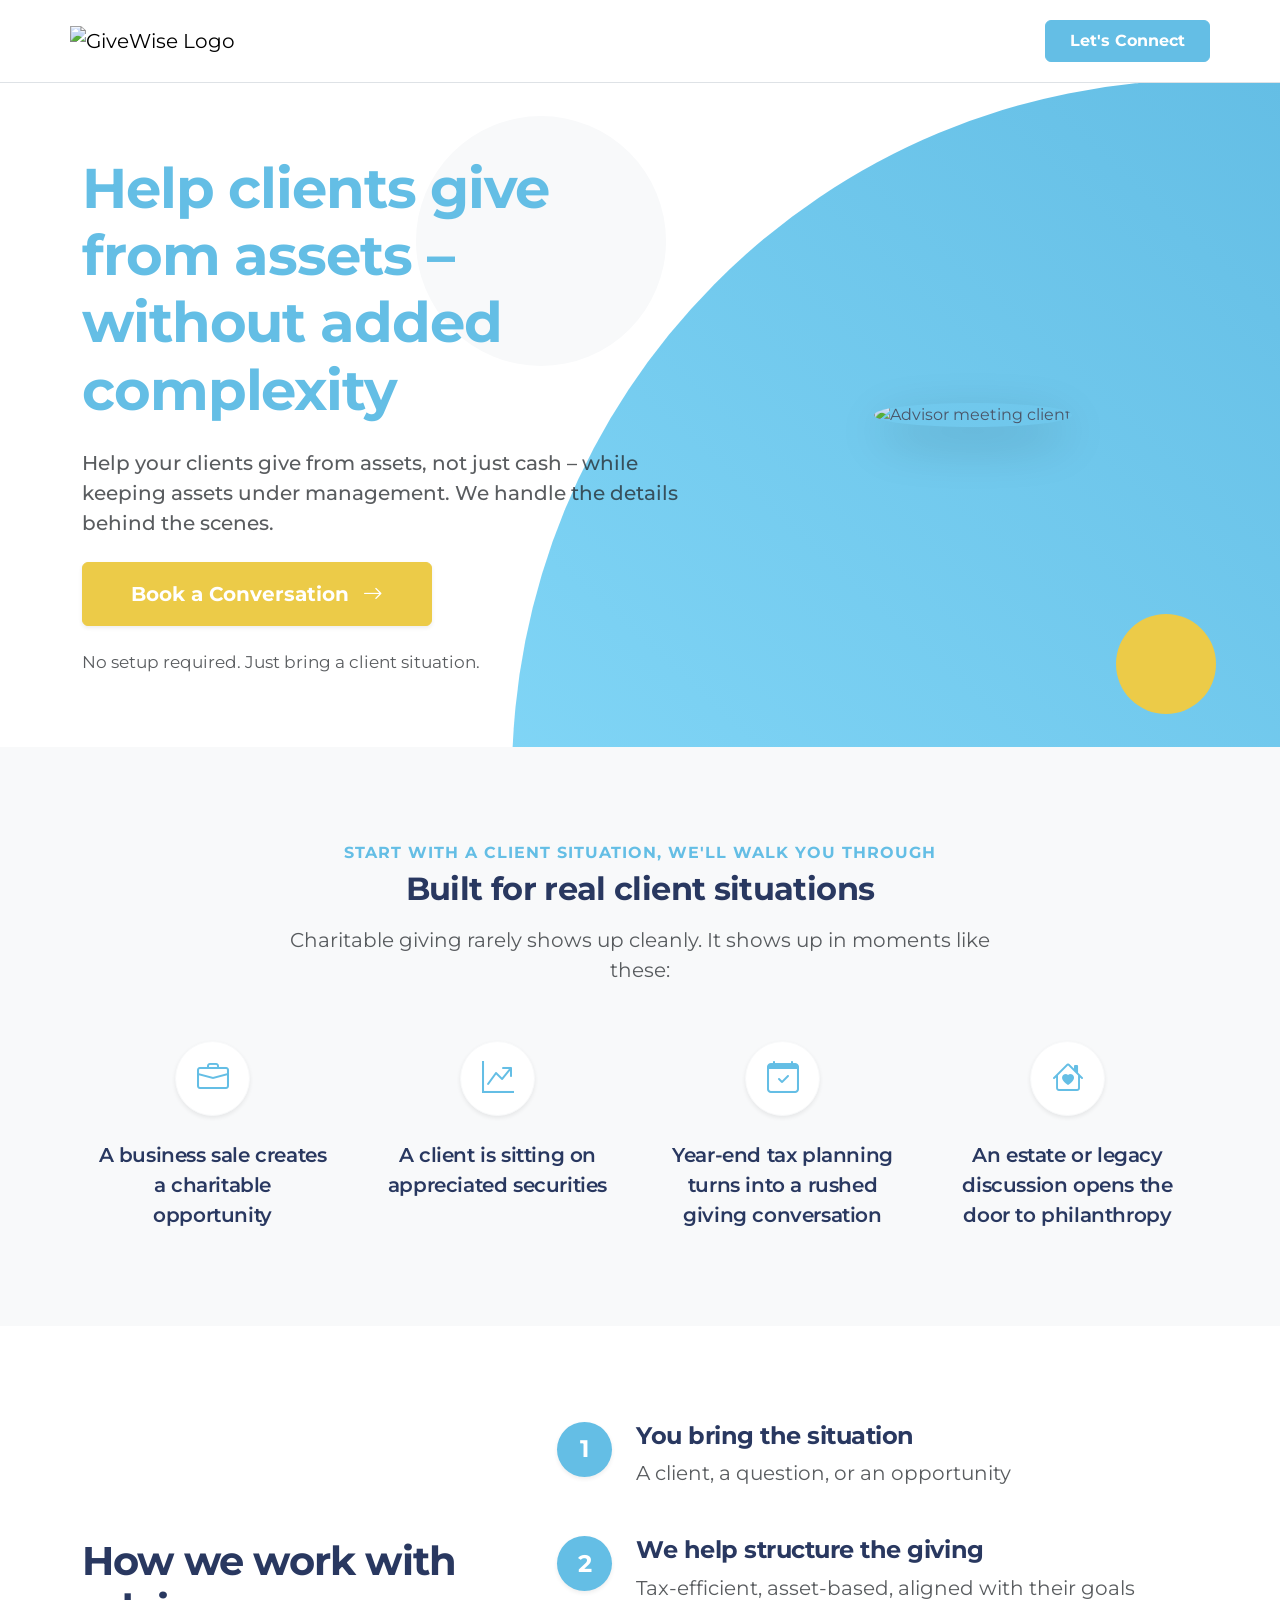
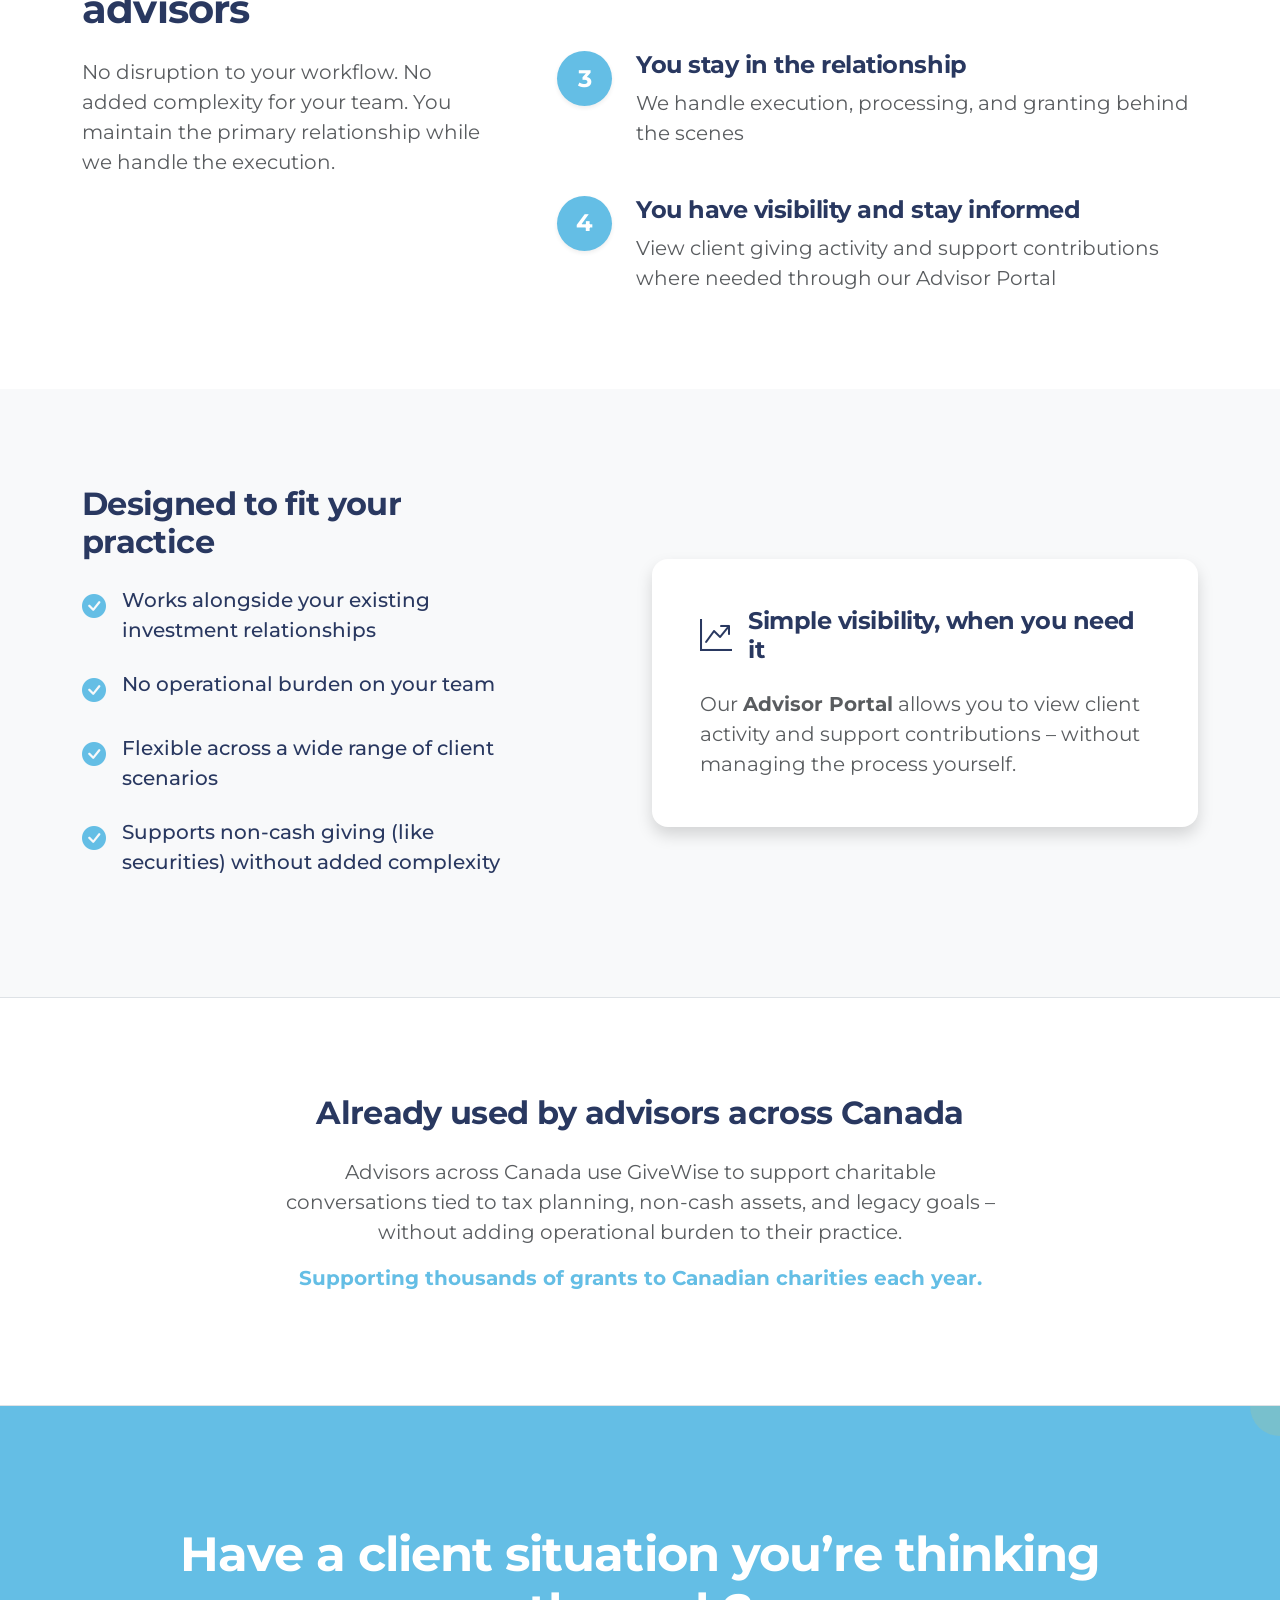
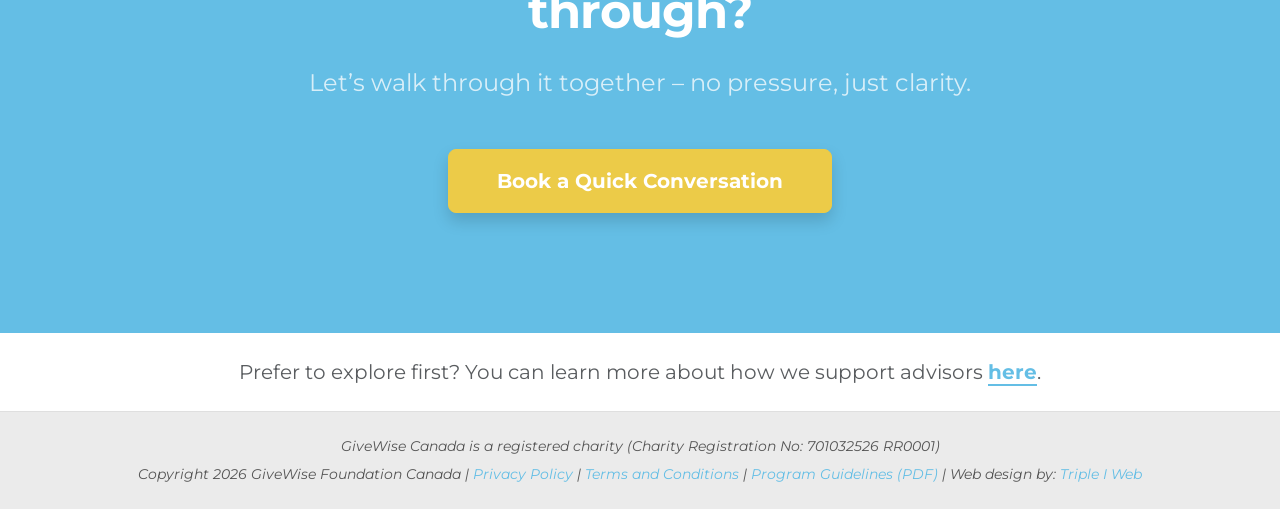
==== commit 8f54537d: "Add secondary explore CTA section below main CTA block" ====
--- a/index.html
+++ b/index.html
@@ -211,6 +211,13 @@
                 </a>
             </div>
         </section>
+
+        <!-- 🔹 EXPLORE CTA -->
+        <section class="py-4 bg-white text-center">
+            <div class="container">
+                <p class="fs-5 text-muted mb-0">Prefer to explore first? You can learn more about how we support advisors <a href="https://www.givewise.ca/who-we-serve/financial-advisors" target="_blank" class="text-cyan fw-bold text-decoration-none" style="border-bottom: 2px solid var(--gw-cyan);">here</a>.</p>
+            </div>
+        </section>
     </main>
 
     <!-- Footer matching GiveWise Structure -->
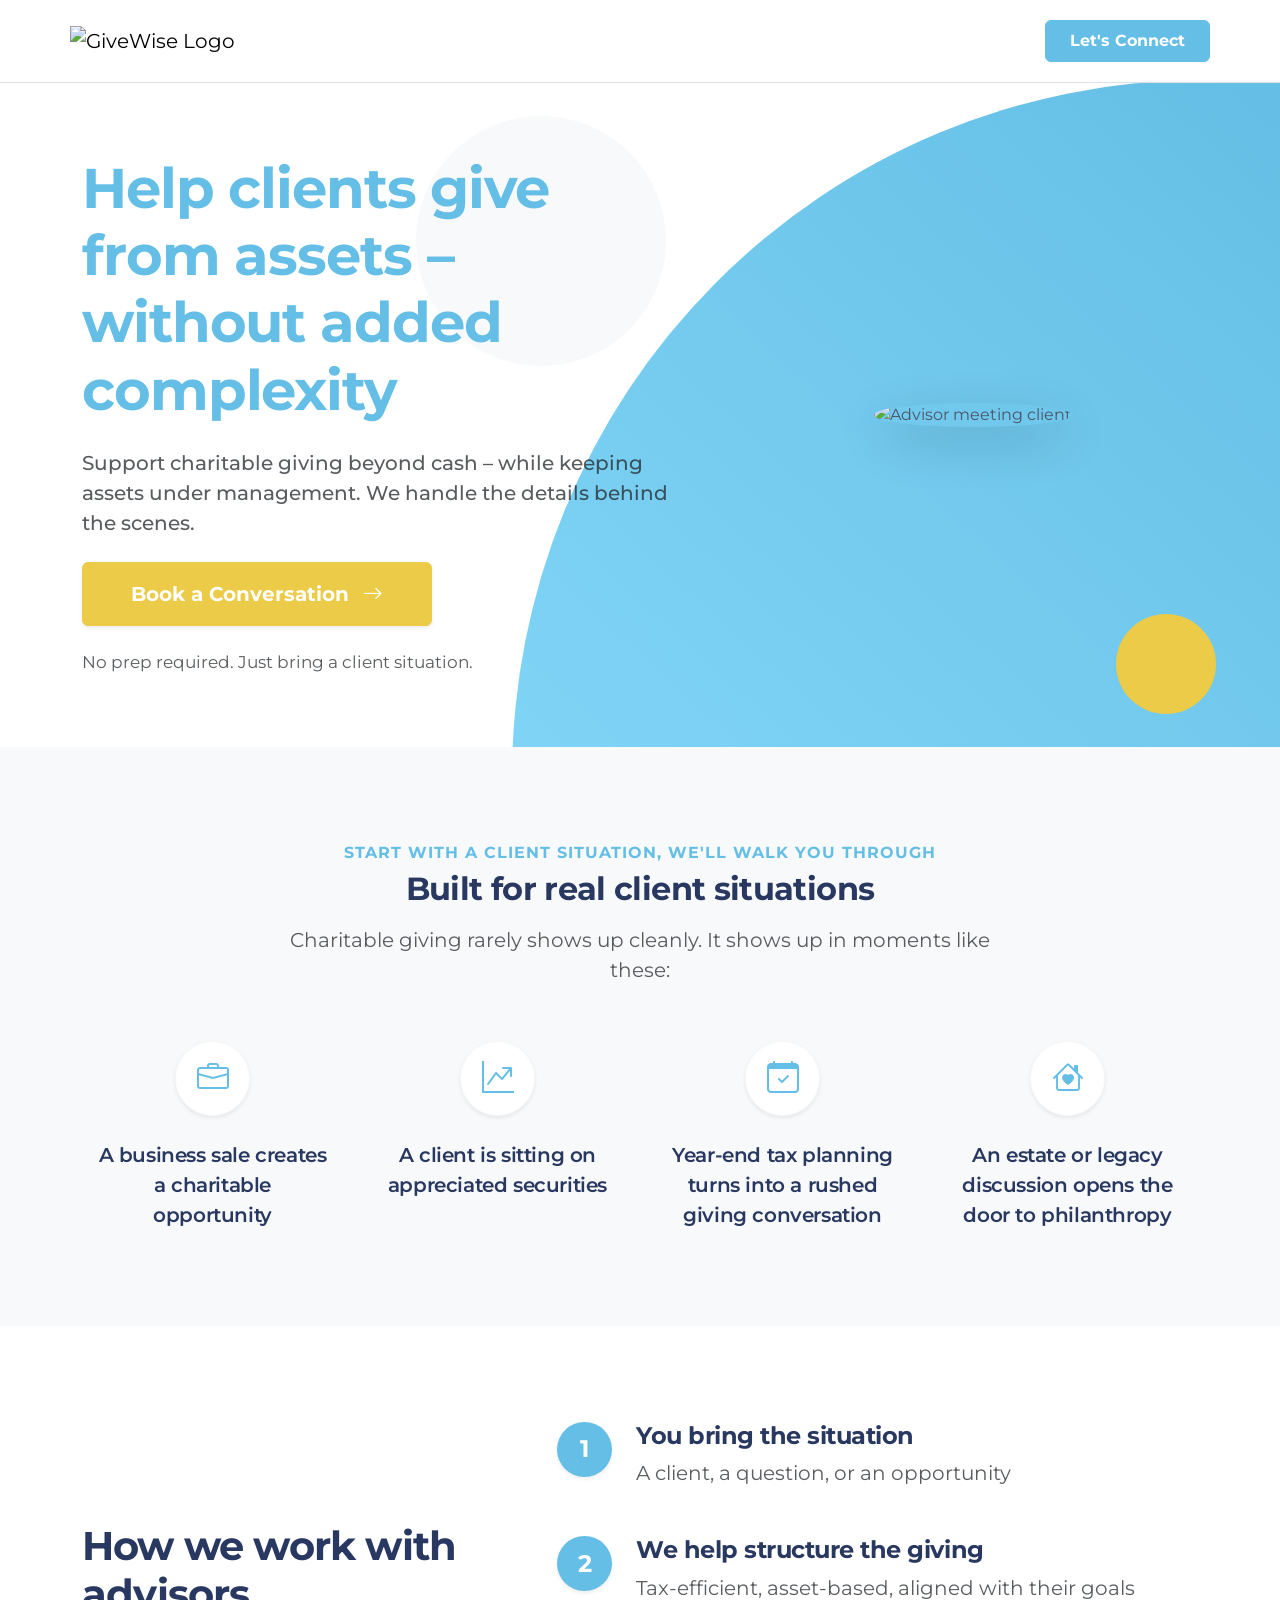
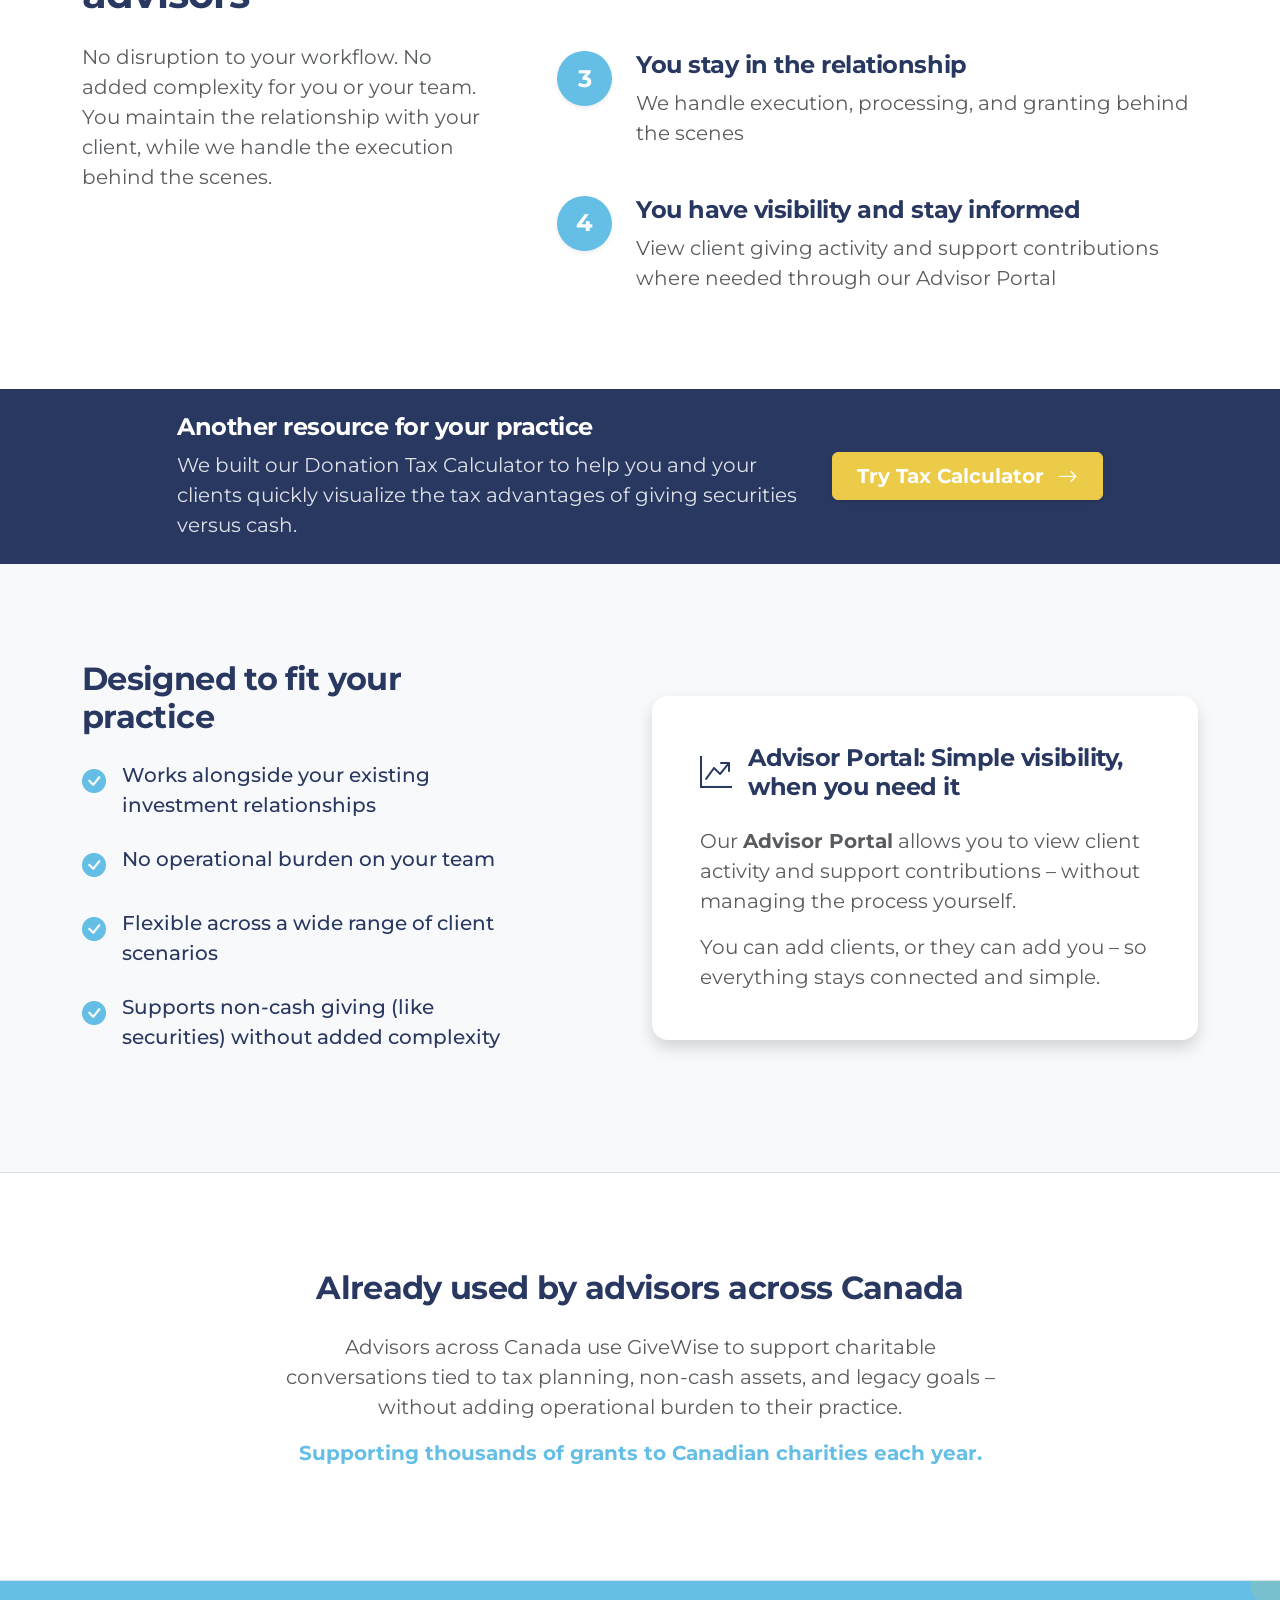
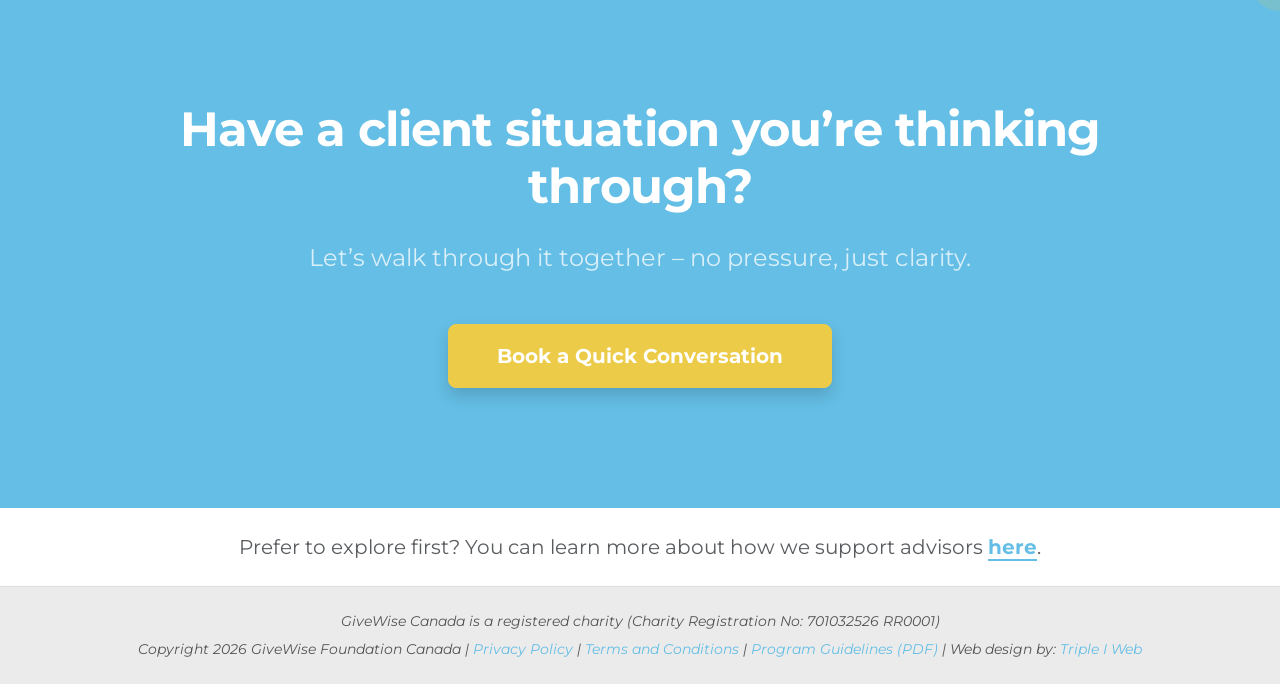
==== commit fdd9bf76: "Add tax calculator banner and update messaging" ====
--- a/index.html
+++ b/index.html
@@ -3,7 +3,9 @@
 <head>
     <meta charset="UTF-8">
     <meta name="viewport" content="width=device-width, initial-scale=1.0">
-    <title>For Advisors | GiveWise</title>
+    <title>Advisors | GiveWise Foundation Canada</title>
+    <link rel="icon" href="https://www.givewise.ca/application/files/5816/5315/3238/give-wise-favicon.ico" type="image/x-icon">
+    <link rel="shortcut icon" href="https://www.givewise.ca/application/files/5816/5315/3238/give-wise-favicon.ico" type="image/x-icon">
     
     <!-- GiveWise Fonts -->
     <link rel="preconnect" href="https://fonts.googleapis.com">
@@ -43,13 +45,13 @@
                 <div class="row align-items-center">
                     <div class="col-lg-7 pe-lg-5 mb-5 mb-lg-0">
                         <h1 class="display-4 fw-bold mb-4 text-cyan">Help clients give from assets – without added complexity</h1>
-                        <p class="lead mb-4 text-muted fw-medium" style="font-size: 1.25rem;">Help your clients give from assets, not just cash – while keeping assets under management. We handle the details behind the scenes.</p>
+                        <p class="lead mb-4 text-muted fw-medium" style="font-size: 1.25rem;">Support charitable giving beyond cash – while keeping assets under management. We handle the details behind the scenes.</p>
                         <div class="d-flex flex-column align-items-start mt-4">
                             <a href="https://meetings.hubspot.com/dan-kyte" target="_blank" class="btn btn-gold btn-lg px-5 py-3 text-white fw-bold mb-3 shadow-sm rounded-2">
                                 Book a Conversation <i class="bi bi-arrow-right ms-2"></i>
                             </a>
                             <!-- Using standard Bootstrap text utilities for the micro-copy -->
-                            <p class="m-0 mt-2 text-muted" style="font-size: 1.05rem;">No setup required. Just bring a client situation.</p>
+                            <p class="m-0 mt-2 text-muted" style="font-size: 1.05rem;">No prep required. Just bring a client situation.</p>
                         </div>
                     </div>
                     <div class="col-lg-5 text-center position-relative">
@@ -112,7 +114,7 @@
                 <div class="row align-items-center">
                     <div class="col-lg-5 pe-lg-5 mb-5 mb-lg-0">
                         <h2 class="display-6 fw-bold text-navy mb-4">How we work with advisors</h2>
-                        <p class="fs-5 text-muted mb-0">No disruption to your workflow. No added complexity for your team. You maintain the primary relationship while we handle the execution.</p>
+                        <p class="fs-5 text-muted mb-0">No disruption to your workflow. No added complexity for you or your team. You maintain the relationship with your client, while we handle the execution behind the scenes.</p>
                     </div>
                     
                     <div class="col-lg-7">
@@ -144,6 +146,23 @@
                                 <p class="text-muted fs-5 m-0">View client giving activity and support contributions where needed through our Advisor Portal</p>
                             </div>
                         </div>
+                    </div>
+                </div>
+            </div>
+        </section>
+
+        <!-- 🔹 TAX CALCULATOR BANNER -->
+        <section class="py-4 bg-navy text-white text-center">
+            <div class="container">
+                <div class="row align-items-center justify-content-center">
+                    <div class="col-lg-10 d-md-flex align-items-center justify-content-between">
+                        <div class="text-md-start mb-3 mb-md-0 me-md-4">
+                            <h4 class="mb-2 fw-bold text-white">Another resource for your practice</h4>
+                            <p class="mb-0 fs-5" style="color: rgba(255,255,255,0.85);">We built our Donation Tax Calculator to help you and your clients quickly visualize the tax advantages of giving securities versus cash.</p>
+                        </div>
+                        <a href="https://taxcalc.givewise.ca/" target="_blank" class="btn btn-gold btn-lg px-4 py-2 fw-bold text-white flex-shrink-0 shadow-sm rounded-2">
+                            Try Tax Calculator <i class="bi bi-arrow-right ms-2"></i>
+                        </a>
                     </div>
                 </div>
             </div>
@@ -178,9 +197,10 @@
                         <div class="bg-white p-5 rounded-4 shadow">
                             <div class="d-flex align-items-center mb-4">
                                 <i class="bi bi-graph-up-arrow fs-2 text-navy me-3"></i>
-                                <h4 class="text-navy m-0 fw-bold">Simple visibility, when you need it</h4>
-                            </div>
-                            <p class="fs-5 text-muted mb-0">Our <strong>Advisor Portal</strong> allows you to view client activity and support contributions – without managing the process yourself.</p>
+                                <h4 class="text-navy m-0 fw-bold">Advisor Portal: Simple visibility, when you need it</h4>
+                            </div>
+                            <p class="fs-5 text-muted mb-3">Our <strong>Advisor Portal</strong> allows you to view client activity and support contributions – without managing the process yourself.</p>
+                            <p class="fs-5 text-muted mb-0">You can add clients, or they can add you – so everything stays connected and simple.</p>
                         </div>
                     </div>
                 </div>
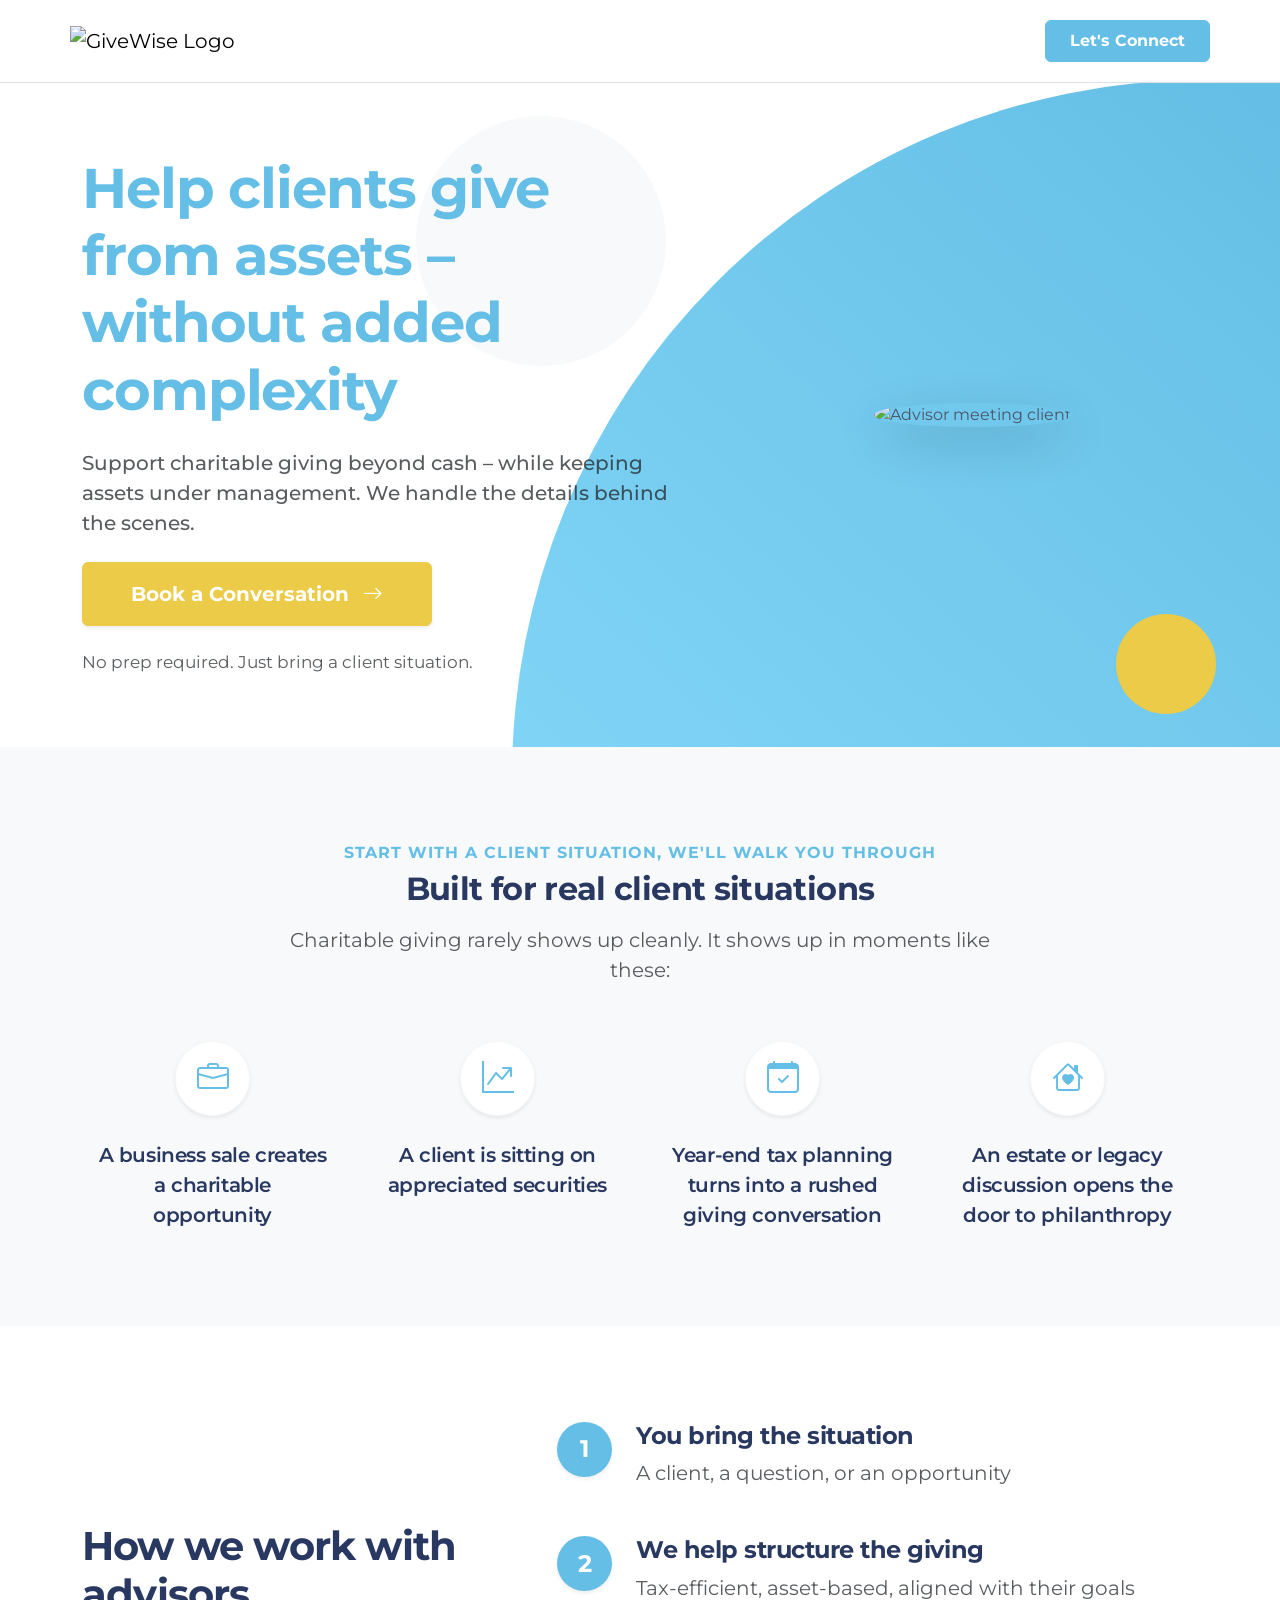
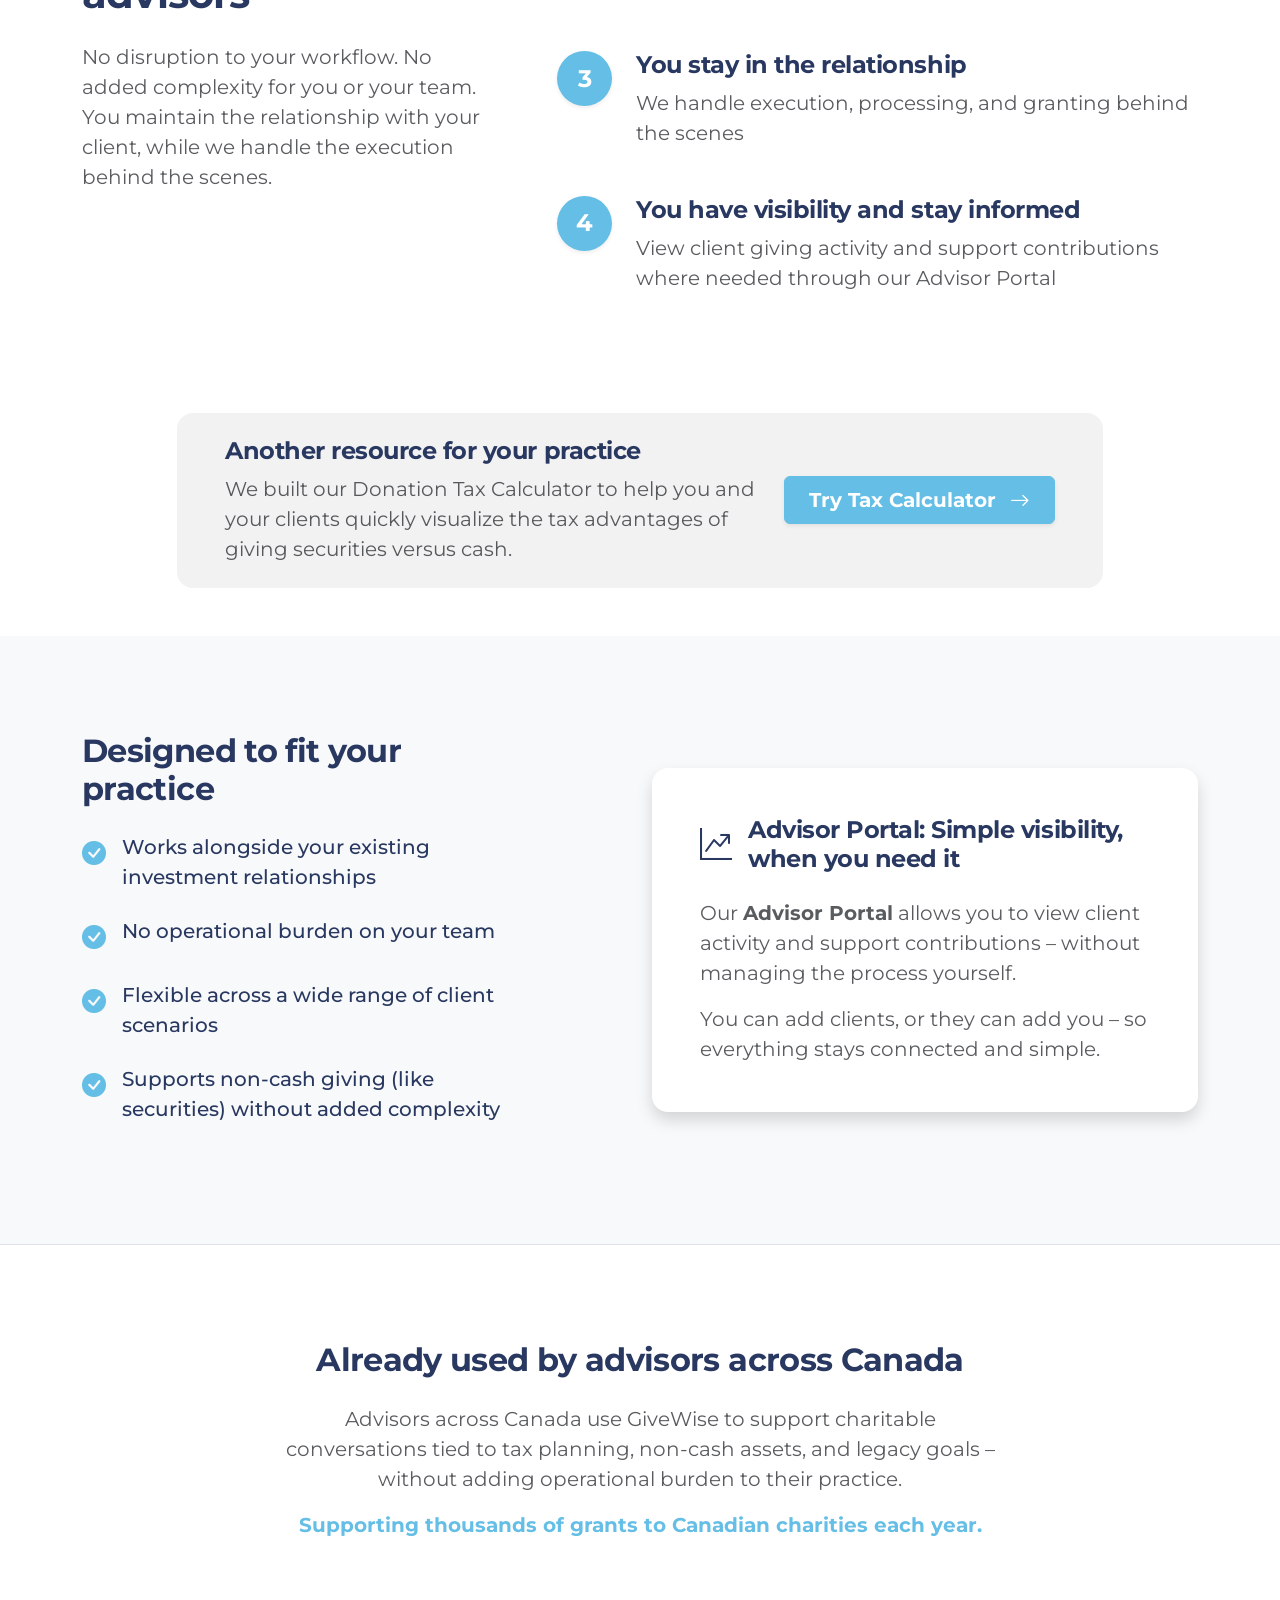
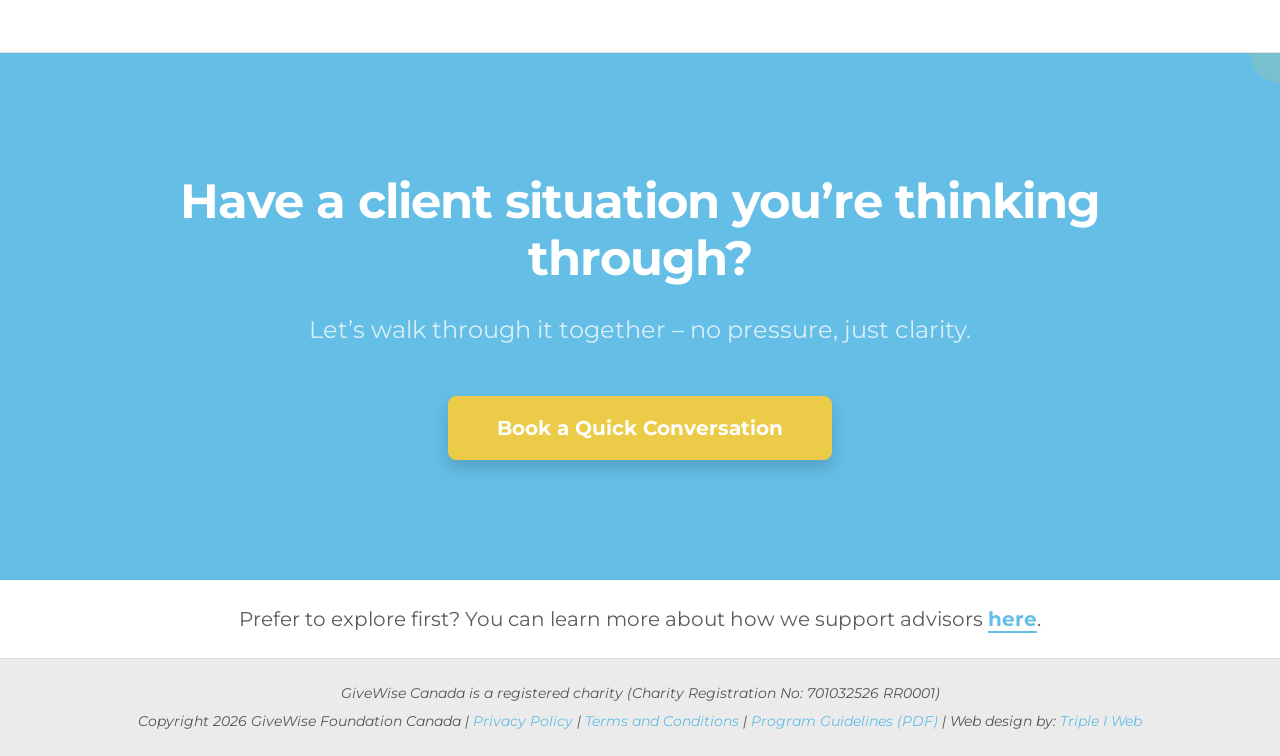
==== commit d771e4ce: "Update tax calculator section style to light grey box" ====
--- a/index.html
+++ b/index.html
@@ -152,17 +152,21 @@
         </section>
 
         <!-- 🔹 TAX CALCULATOR BANNER -->
-        <section class="py-4 bg-navy text-white text-center">
-            <div class="container">
-                <div class="row align-items-center justify-content-center">
-                    <div class="col-lg-10 d-md-flex align-items-center justify-content-between">
-                        <div class="text-md-start mb-3 mb-md-0 me-md-4">
-                            <h4 class="mb-2 fw-bold text-white">Another resource for your practice</h4>
-                            <p class="mb-0 fs-5" style="color: rgba(255,255,255,0.85);">We built our Donation Tax Calculator to help you and your clients quickly visualize the tax advantages of giving securities versus cash.</p>
-                        </div>
-                        <a href="https://taxcalc.givewise.ca/" target="_blank" class="btn btn-gold btn-lg px-4 py-2 fw-bold text-white flex-shrink-0 shadow-sm rounded-2">
-                            Try Tax Calculator <i class="bi bi-arrow-right ms-2"></i>
-                        </a>
+        <section class="py-2 mb-4 bg-white text-center text-md-start">
+            <div class="container py-3">
+                <div class="row justify-content-center">
+                    <div class="col-lg-10">
+                        <div class="p-4 px-md-5 rounded-4" style="background-color: #f2f2f2;">
+                            <div class="d-md-flex align-items-center justify-content-between">
+                                <div class="mb-3 mb-md-0 me-md-4">
+                                    <h4 class="mb-2 fw-bold text-navy">Another resource for your practice</h4>
+                                    <p class="mb-0 fs-5 text-muted">We built our Donation Tax Calculator to help you and your clients quickly visualize the tax advantages of giving securities versus cash.</p>
+                                </div>
+                                <a href="https://taxcalc.givewise.ca/" target="_blank" class="btn btn-cyan btn-lg px-4 py-2 fw-bold text-white flex-shrink-0 shadow-sm rounded-2">
+                                    Try Tax Calculator <i class="bi bi-arrow-right ms-2"></i>
+                                </a>
+                            </div>
+                        </div>
                     </div>
                 </div>
             </div>
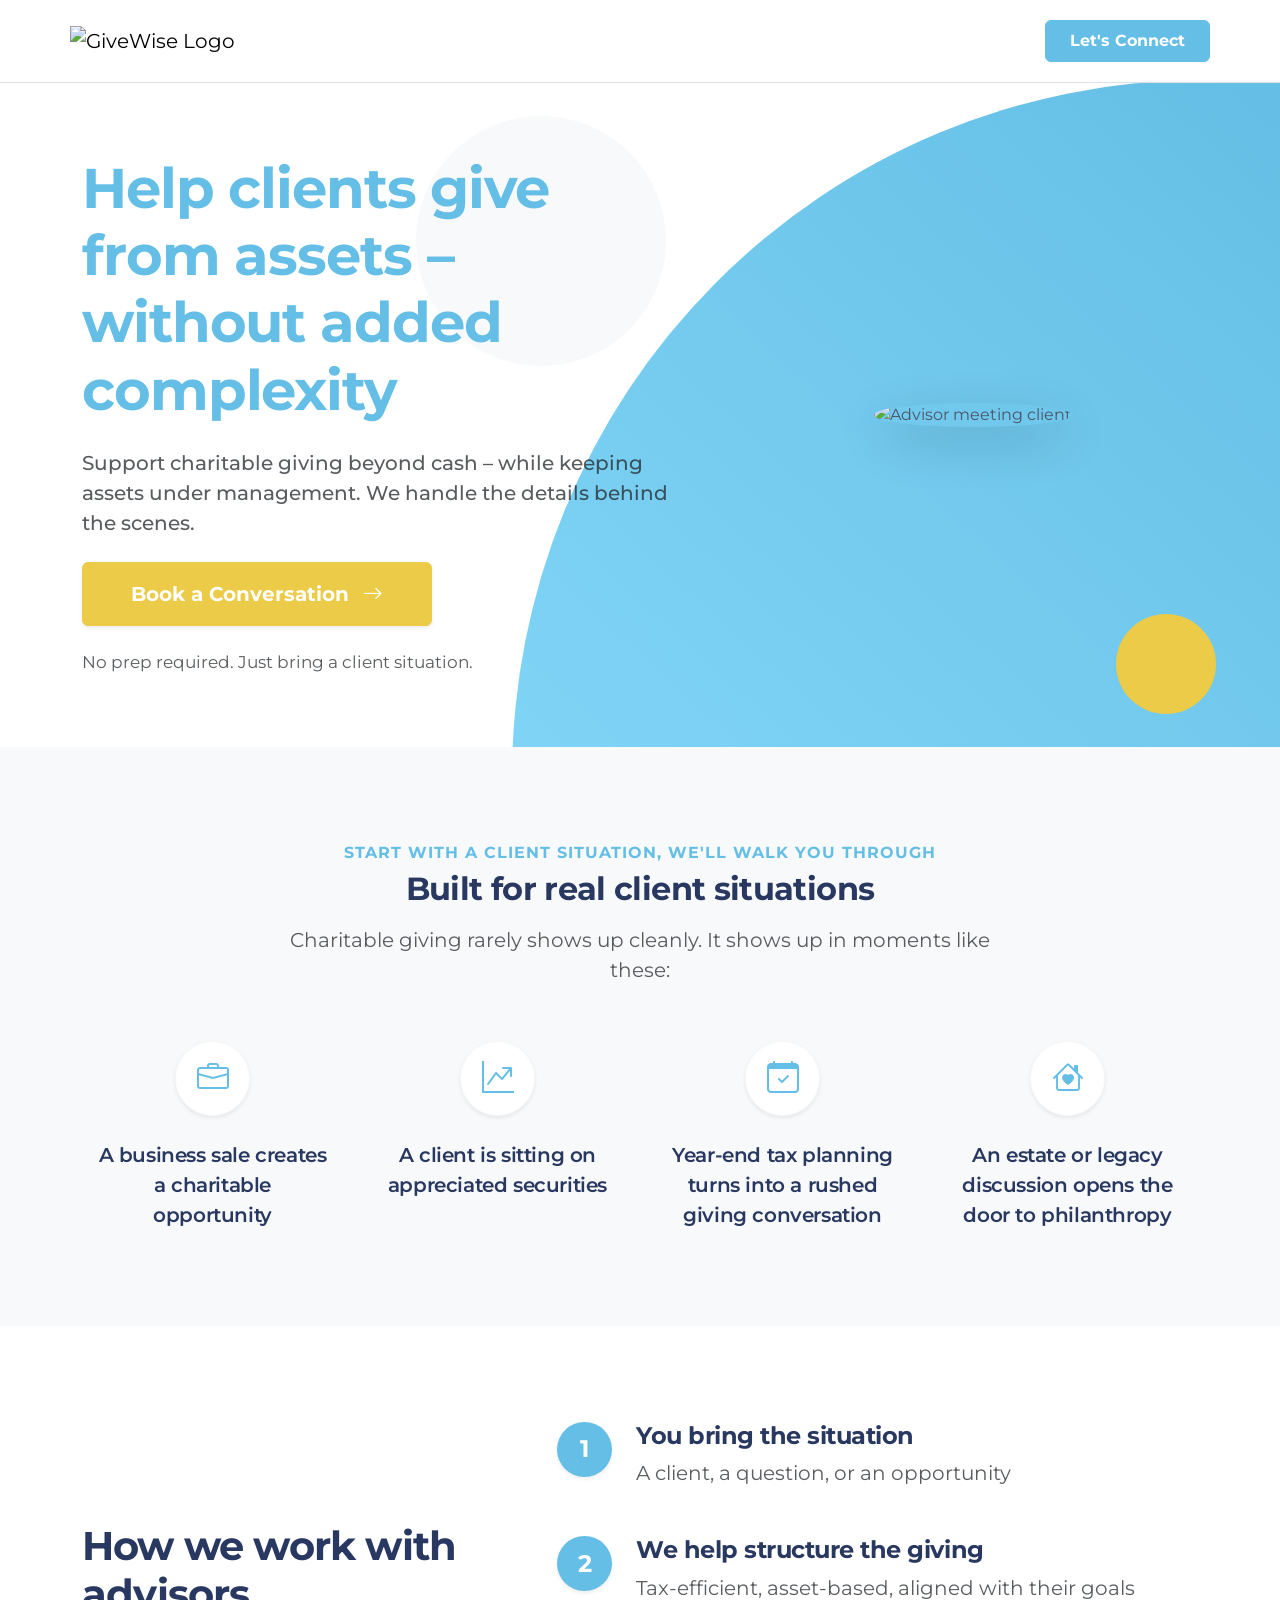
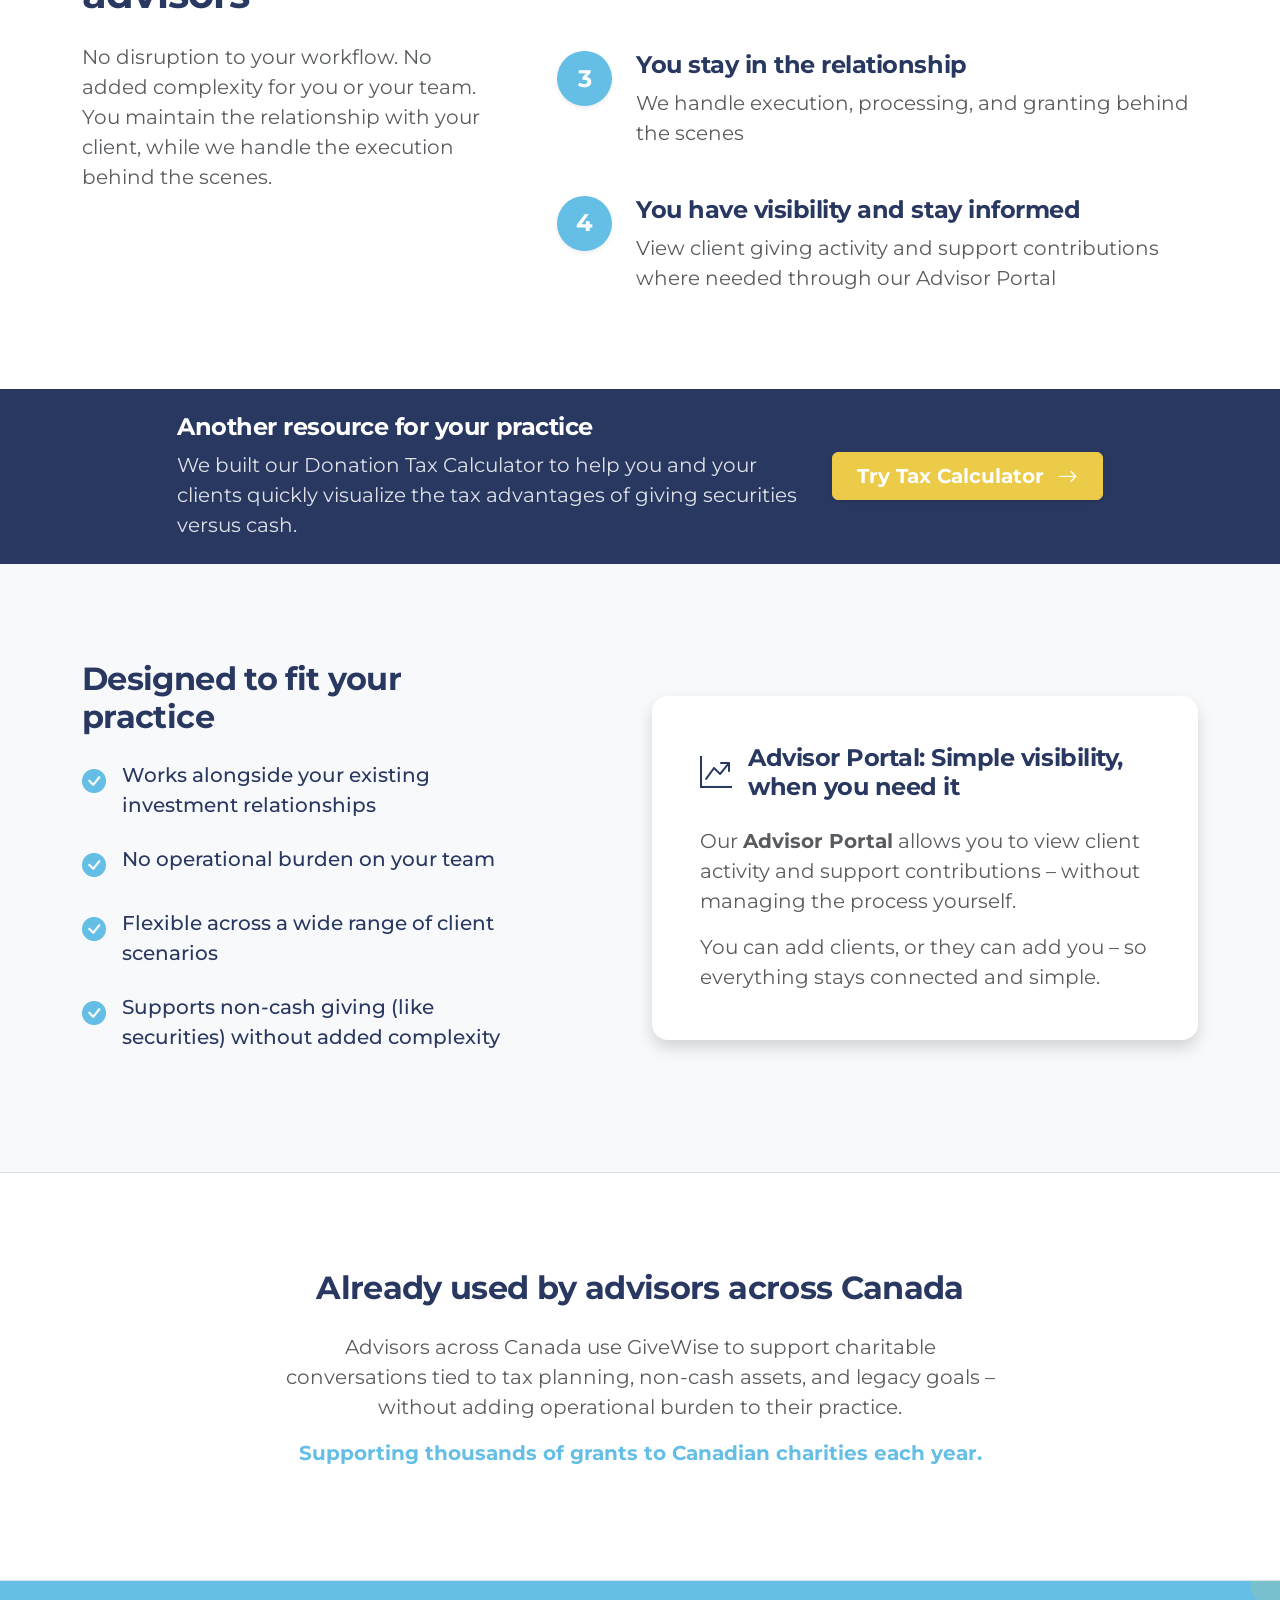
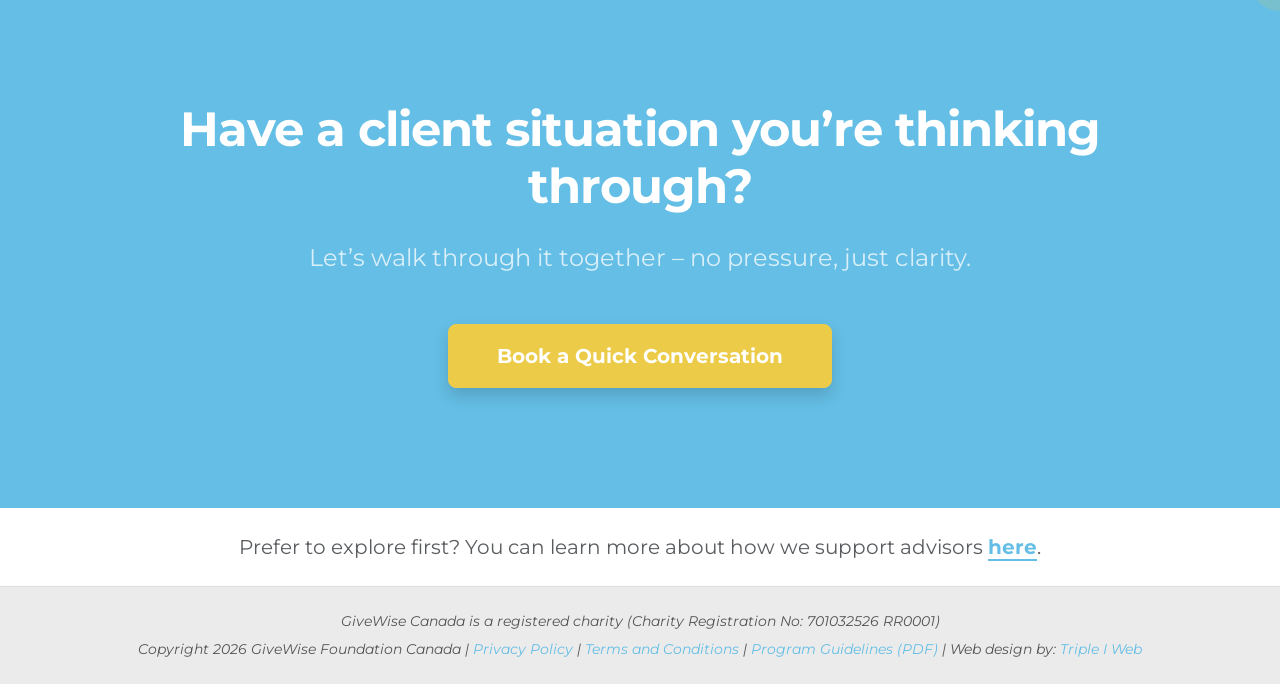
==== commit 712910d6: "Revert tax calculator to blue wide banner" ====
--- a/index.html
+++ b/index.html
@@ -152,21 +152,17 @@
         </section>
 
         <!-- 🔹 TAX CALCULATOR BANNER -->
-        <section class="py-2 mb-4 bg-white text-center text-md-start">
-            <div class="container py-3">
-                <div class="row justify-content-center">
-                    <div class="col-lg-10">
-                        <div class="p-4 px-md-5 rounded-4" style="background-color: #f2f2f2;">
-                            <div class="d-md-flex align-items-center justify-content-between">
-                                <div class="mb-3 mb-md-0 me-md-4">
-                                    <h4 class="mb-2 fw-bold text-navy">Another resource for your practice</h4>
-                                    <p class="mb-0 fs-5 text-muted">We built our Donation Tax Calculator to help you and your clients quickly visualize the tax advantages of giving securities versus cash.</p>
-                                </div>
-                                <a href="https://taxcalc.givewise.ca/" target="_blank" class="btn btn-cyan btn-lg px-4 py-2 fw-bold text-white flex-shrink-0 shadow-sm rounded-2">
-                                    Try Tax Calculator <i class="bi bi-arrow-right ms-2"></i>
-                                </a>
-                            </div>
-                        </div>
+        <section class="py-4 bg-navy text-white text-center">
+            <div class="container">
+                <div class="row align-items-center justify-content-center">
+                    <div class="col-lg-10 d-md-flex align-items-center justify-content-between">
+                        <div class="text-md-start mb-3 mb-md-0 me-md-4">
+                            <h4 class="mb-2 fw-bold text-white">Another resource for your practice</h4>
+                            <p class="mb-0 fs-5" style="color: rgba(255,255,255,0.85);">We built our Donation Tax Calculator to help you and your clients quickly visualize the tax advantages of giving securities versus cash.</p>
+                        </div>
+                        <a href="https://taxcalc.givewise.ca/" target="_blank" class="btn btn-gold btn-lg px-4 py-2 fw-bold text-white flex-shrink-0 shadow-sm rounded-2">
+                            Try Tax Calculator <i class="bi bi-arrow-right ms-2"></i>
+                        </a>
                     </div>
                 </div>
             </div>
